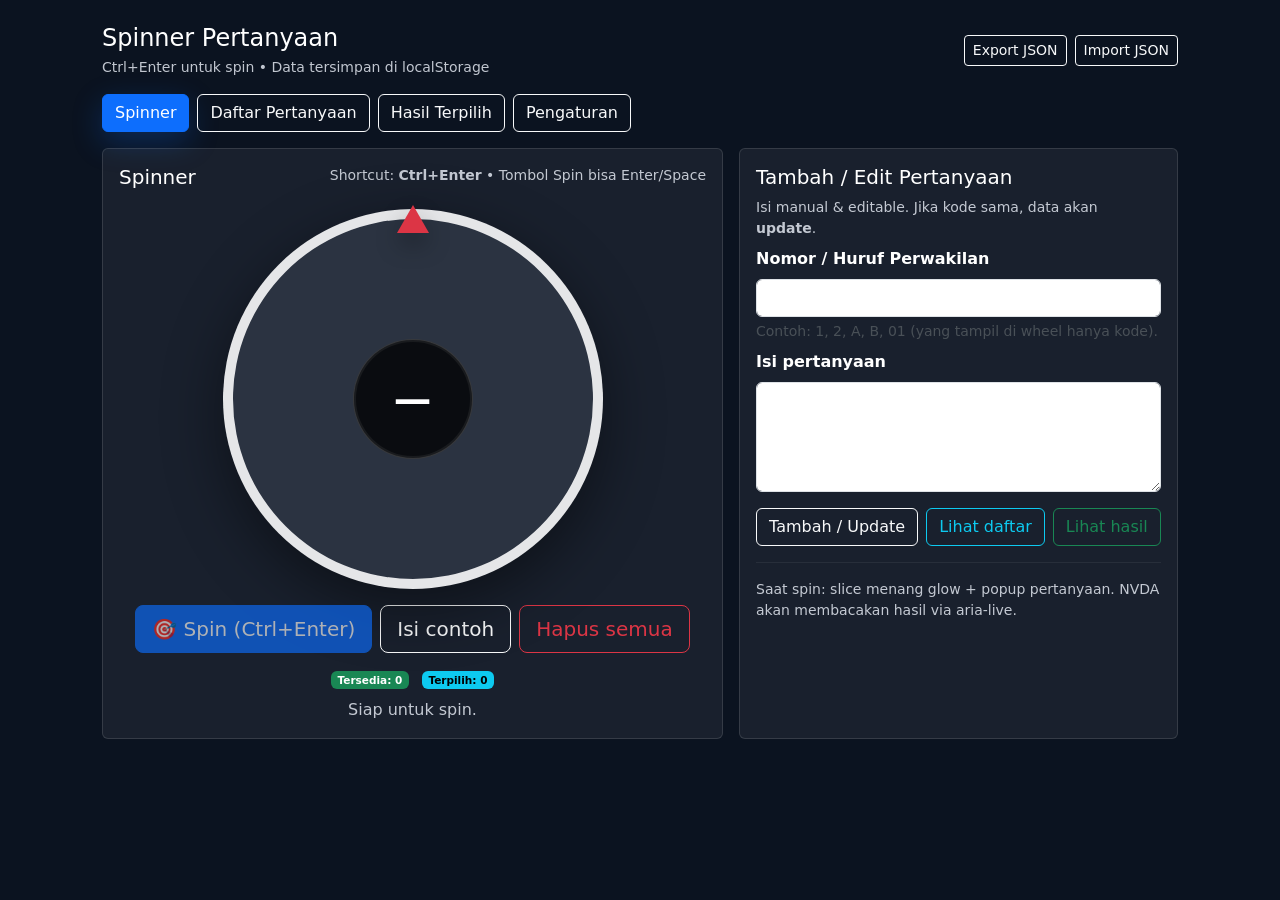
==== question-player/index.html @ 3a952abe "Update index.html keterangna decs" ====
<!doctype html>
<html lang="id">
<head>
  <meta charset="utf-8" />
  <meta name="viewport" content="width=device-width,initial-scale=1" />
  <title>Spinner Pertanyaan</title>

  <!-- Bootstrap 5 -->
  <link href="https://cdn.jsdelivr.net/npm/bootstrap@5.3.3/dist/css/bootstrap.min.css" rel="stylesheet">

  <style>
    :root{
      --wheel-size: clamp(240px, 70vw, 380px);
      --wheel-border: 10px;
      --pointer-color: #dc3545; /* bootstrap danger */
      --focus-ring: 0 0 0 .25rem rgba(13,110,253,.25);
    }

    body { background: #0b1320; color: #e9eef7; }
    .app-wrap { max-width: 1100px; }
    .card { background: rgba(255,255,255,.06); border: 1px solid rgba(255,255,255,.12); }
    .muted { color: rgba(233,238,247,.82); }

    /* Accessible skip */
    .skip-link{
      position:absolute; left:-999px; top:0; background:#fff; color:#000;
      padding:8px 10px; z-index:9999; border-radius:10px;
    }
    .skip-link:focus{ left:12px; top:12px; box-shadow: var(--focus-ring); }

    /* Nav buttons as "tabs" (simple, SR-friendly) */
    .navbtn[aria-current="page"]{
      background: #0d6efd !important;
      border-color: #0d6efd !important;
      color: #fff !important;
      box-shadow: 0 10px 30px rgba(13,110,253,.25);
    }

    /* Wheel */
    .wheel-wrap{
      width: var(--wheel-size);
      height: var(--wheel-size);
      position: relative;
      margin-inline: auto;
      touch-action: manipulation;
    }

    .wheel{
      width: 100%;
      height: 100%;
      border-radius: 50%;
      border: var(--wheel-border) solid rgba(255,255,255,.88);
      background: #2b3341;
      position: relative;
      overflow: hidden;
      transform: rotate(0deg);
      transition: transform 2200ms cubic-bezier(.17,.67,.27,1.33);
      box-shadow: 0 18px 60px rgba(0,0,0,.45);
      will-change: transform;
    }

    /* Winner glow overlay */
    .wheelGlow{
      position:absolute;
      inset: calc(var(--wheel-border) * -1);
      border-radius: 50%;
      pointer-events:none;
      opacity: 0;
      filter: blur(0px);
      transition: opacity 250ms ease;
      mix-blend-mode: screen;
      z-index: 2;
    }
    .wheelGlow.is-on{
      opacity: 1;
      animation: glowPulse 900ms ease-in-out 0s 2;
    }
    @keyframes glowPulse{
      0% { filter: blur(0px); transform: scale(1); }
      50% { filter: blur(1.7px); transform: scale(1.012); }
      100% { filter: blur(0px); transform: scale(1); }
    }

    .wheelCenter{
      width: clamp(84px, 24vw, 120px);
      height: clamp(84px, 24vw, 120px);
      background: rgba(0,0,0,.75);
      border: 1px solid rgba(255,255,255,.18);
      border-radius: 50%;
      position: absolute;
      inset: 50% auto auto 50%;
      transform: translate(-50%, -50%);
      display:grid;
      place-items:center;
      z-index: 4;
      box-shadow: inset 0 0 0 2px rgba(255,255,255,.06);
    }
    #ringValue{
      font-weight: 900;
      font-size: clamp(1.5rem, 6vw, 2.35rem);
      letter-spacing: 1px;
    }

    .pointer{
      position:absolute;
      top: calc(var(--wheel-border) * -0.35);
      left: 50%;
      transform: translateX(-50%);
      width: 0; height: 0;
      border-left: 16px solid transparent;
      border-right: 16px solid transparent;
      border-bottom: 28px solid var(--pointer-color);
      z-index: 6;
      filter: drop-shadow(0 10px 12px rgba(0,0,0,.35));
    }

    /* Reduced motion */
    @media (prefers-reduced-motion: reduce){
      .wheel { transition: none !important; }
      .wheelGlow.is-on{ animation: none !important; }
    }

    /* Focus visibility */
    :focus-visible{
      outline: none;
      box-shadow: var(--focus-ring);
      border-radius: 10px;
    }

    /* Dialog */
    dialog{
      border: 1px solid rgba(255,255,255,.25);
      border-radius: 14px;
      padding: 14px;
      width: min(760px, calc(100% - 22px));
      background: #0f1a2b;
      color: #e9eef7;
    }
    dialog::backdrop{ background: rgba(0,0,0,.55); }

    /* Color chips in list */
    .code-chip{
      display:inline-flex;
      align-items:center;
      justify-content:center;
      min-width: 46px;
      padding: 6px 10px;
      border-radius: 999px;
      font-weight: 800;
      color: #09111d;
      border: 1px solid rgba(255,255,255,.28);
      text-shadow: none;
      user-select:none;
    }

    .qrow{
      border: 1px solid rgba(255,255,255,.14);
      border-radius: 14px;
      padding: 10px 12px;
      background: rgba(255,255,255,.04);
    }
    .qrow:hover{ background: rgba(255,255,255,.06); }

    .sr-only{
      position:absolute !important; width:1px; height:1px;
      padding:0; margin:-1px; overflow:hidden; clip: rect(0,0,0,0);
      white-space:nowrap; border:0;
    }
  </style>
</head>

<body>
<a class="skip-link" href="#main">Lewati ke konten utama</a>

<div class="container py-4 app-wrap">
  <header class="d-flex flex-wrap align-items-center justify-content-between gap-2 mb-3">
    <div>
      <h1 class="h4 mb-1 text-white">Spinner Pertanyaan</h1>
      <div class="muted small">Ctrl+Enter untuk spin • Data tersimpan di localStorage</div>
    </div>
    <div class="d-flex gap-2">
      <button class="btn btn-outline-light btn-sm" id="btnExport" type="button">Export JSON</button>
      <button class="btn btn-outline-light btn-sm" id="btnImport" type="button">Import JSON</button>
      <input class="sr-only" id="fileImport" type="file" accept="application/json" />
    </div>
  </header>

  <!-- Live region for NVDA -->
  <div class="sr-only" aria-live="polite" aria-atomic="true" id="live"></div>

  <nav class="d-flex flex-wrap gap-2 mb-3" aria-label="Menu">
    <button type="button" class="btn btn-outline-light navbtn" data-view="spin" aria-current="page">Spinner</button>
    <button type="button" class="btn btn-outline-light navbtn" data-view="bank">Daftar Pertanyaan</button>
    <button type="button" class="btn btn-outline-light navbtn" data-view="hasil">Hasil Terpilih</button>
    <button type="button" class="btn btn-outline-light navbtn" data-view="set">Pengaturan</button>
  </nav>

  <main id="main">
    <!-- SPINNER VIEW -->
    <section data-view-section="spin">
      <div class="row g-3 align-items-stretch">
        <div class="col-12 col-lg-7">
          <div class="card p-3 h-100">
            <div class="d-flex flex-wrap align-items-start justify-content-between gap-2">
              <h2 class="h5 mb-1 text-white">Spinner</h2>
              <div class="small muted" id="spinHelp">
                Shortcut: <b>Ctrl+Enter</b> • Tombol Spin bisa Enter/Space
              </div>
            </div>

            <div class="mt-3 text-center" aria-describedby="spinHelp">
              <div class="wheel-wrap">
                <div class="pointer" aria-hidden="true"></div>

                <div id="wheel" class="wheel" role="img" aria-label="Wheel spinner berwarna. Kode terpilih akan ditampilkan di tengah.">
                  <div id="wheelGlow" class="wheelGlow" aria-hidden="true"></div>
                  <div class="wheelCenter" aria-hidden="true">
                    <span id="ringValue" class="text-white">—</span>
                  </div>
                </div>
              </div>

              <div class="mt-3 d-flex flex-column flex-sm-row justify-content-center gap-2">
                <button class="btn btn-primary btn-lg" id="btnSpin" type="button">
                  🎯 Spin <span class="d-none d-sm-inline">(Ctrl+Enter)</span>
                </button>
                <button class="btn btn-outline-light btn-lg" id="btnResetDemo" type="button">Isi contoh</button>
                <button class="btn btn-outline-danger btn-lg" id="btnClearAll" type="button">Hapus semua</button>
              </div>

              <div class="mt-3 small">
                <span class="badge text-bg-success me-2">Tersedia: <span id="countAvailable">0</span></span>
                <span class="badge text-bg-info">Terpilih: <span id="countPicked">0</span></span>
              </div>

              <div class="mt-2 muted" id="spinStatus">Siap untuk spin.</div>
            </div>
          </div>
        </div>

        <div class="col-12 col-lg-5">
          <div class="card p-3 h-100">
            <h2 class="h5 mb-2 text-white">Tambah / Edit Pertanyaan</h2>
            <p class="muted small mb-2">Isi manual & editable. Jika kode sama, data akan <b>update</b>.</p>

            <div class="mb-2">
              <label for="kode" class="form-label fw-semibold text-white">Nomor / Huruf Perwakilan</label>
              <input id="kode" class="form-control" type="text" maxlength="8" autocomplete="off"
                     aria-describedby="kodeHint" />
              <div class="form-text text-light-emphasis" id="kodeHint">
                Contoh: 1, 2, A, B, 01 (yang tampil di wheel hanya kode).
              </div>
            </div>

            <div class="mb-2">
              <label for="pertanyaan" class="form-label fw-semibold text-white">Isi pertanyaan</label>
              <textarea id="pertanyaan" class="form-control" rows="4"></textarea>
            </div>

            <div class="d-flex flex-wrap gap-2 mt-2">
              <button class="btn btn-outline-light" id="btnAdd" type="button">Tambah / Update</button>
              <button class="btn btn-outline-info" id="btnGoBank" type="button">Lihat daftar</button>
              <button class="btn btn-outline-success" id="btnGoHasil" type="button">Lihat hasil</button>
            </div>

            <hr class="border-light border-opacity-25 my-3">
            <div class="small muted">
              Saat spin: slice menang glow + popup pertanyaan. NVDA akan membacakan hasil via aria-live.
            </div>
          </div>
        </div>
      </div>
    </section>

    <!-- BANK VIEW -->
    <section data-view-section="bank" hidden>
      <div class="card p-3">
        <div class="d-flex flex-wrap align-items-center justify-content-between gap-2">
          <h2 class="h5 mb-0 text-white">Daftar Pertanyaan</h2>
          <div class="small muted">Disembunyikan saat spin jika pengaturan aktif.</div>
        </div>

        <div class="mt-3 muted" id="bankEmpty">Belum ada pertanyaan.</div>
        <div class="mt-3 d-grid gap-2" id="bankList"></div>
      </div>
    </section>

    <!-- HASIL VIEW -->
    <section data-view-section="hasil" hidden>
      <div class="card p-3">
        <div class="d-flex flex-wrap align-items-center justify-content-between gap-2">
          <h2 class="h5 mb-0 text-white">Hasil Terpilih</h2>
          <div class="small muted">Riwayat pertanyaan yang sudah keluar.</div>
        </div>

        <div class="mt-3 muted" id="hasilEmpty">Belum ada hasil.</div>
        <div class="mt-3 d-grid gap-2" id="hasilList"></div>
      </div>
    </section>

    <!-- SETTINGS VIEW -->
    <section data-view-section="set" hidden>
      <div class="card p-3">
        <h2 class="h5 text-white">Pengaturan</h2>

        <div class="form-check form-switch mt-2">
          <input class="form-check-input" type="checkbox" id="autoRemove">
          <label class="form-check-label" for="autoRemove">
            Pertanyaan yang terpilih hilang otomatis (default ON)
          </label>
        </div>
        <div class="muted small">Jika OFF, setelah popup muncul akan ada tombol “Remove dari daftar”.</div>

        <div class="form-check form-switch mt-3">
          <input class="form-check-input" type="checkbox" id="hideBankOnSpin" checked>
          <label class="form-check-label" for="hideBankOnSpin">
            Sembunyikan daftar pertanyaan saat spin
          </label>
        </div>

        <div class="form-check form-switch mt-3">
          <input class="form-check-input" type="checkbox" id="reduceAnim">
          <label class="form-check-label" for="reduceAnim">
            Kurangi animasi spin (ramah screen reader)
          </label>
        </div>

        <div class="form-check form-switch mt-3">
          <input class="form-check-input" type="checkbox" id="soundOn">
          <label class="form-check-label" for="soundOn">
            Efek suara spin (aksesibilitas: bisa dimatikan)
          </label>
        </div>
        <div class="muted small">
          Suara dibuat dengan Web Audio (tanpa file eksternal). Aktifkan lalu coba spin.
        </div>

        <hr class="border-light border-opacity-25 my-3">
        <div class="small muted">
          Tips NVDA: gunakan menu di atas untuk pindah tab, dan Ctrl+Enter untuk spin.
        </div>
      </div>
    </section>
  </main>
</div>

<!-- Dialog: Question -->
<dialog id="dlgQuestion" aria-labelledby="dlgTitle">
  <h2 id="dlgTitle" class="h5 mb-2">Pertanyaan terpilih</h2>
  <p class="mb-2"><b>Kode:</b> <span id="dlgCode">—</span></p>
  <p class="mb-1"><b>Pertanyaan:</b></p>
  <p id="dlgText" class="mb-3"></p>

  <div class="d-flex flex-wrap gap-2 justify-content-end">
    <button class="btn btn-primary" id="dlgOk" type="button">OK</button>
    <button class="btn btn-outline-danger" id="dlgRemove" type="button" hidden>Remove dari daftar</button>
  </div>
</dialog>

<!-- Dialog: Confirm -->
<dialog id="dlgConfirm" aria-labelledby="dlgConfirmTitle">
  <h2 id="dlgConfirmTitle" class="h5 mb-2">Konfirmasi</h2>
  <p id="dlgConfirmText" class="mb-3">—</p>
  <div class="d-flex flex-wrap gap-2 justify-content-end">
    <button class="btn btn-primary" id="confirmYes" type="button">Ya</button>
    <button class="btn btn-outline-light" id="confirmNo" type="button">Tidak</button>
  </div>
</dialog>

<script>
(() => {
  const LS_KEY = "spinner_qa_bootstrap_wheel_v2";

  const $ = (id) => document.getElementById(id);
  const live = $("live");

  // Elements
  const wheel = $("wheel");
  const wheelGlow = $("wheelGlow");
  const ringValue = $("ringValue");
  const spinStatus = $("spinStatus");
  const btnSpin = $("btnSpin");
  const btnAdd = $("btnAdd");
  const btnGoBank = $("btnGoBank");
  const btnGoHasil = $("btnGoHasil");
  const btnResetDemo = $("btnResetDemo");
  const btnClearAll = $("btnClearAll");

  const inpCode = $("kode");
  const inpText = $("pertanyaan");

  const countAvailable = $("countAvailable");
  const countPicked = $("countPicked");

  const bankList = $("bankList");
  const bankEmpty = $("bankEmpty");

  const hasilList = $("hasilList");
  const hasilEmpty = $("hasilEmpty");

  const dlgQuestion = $("dlgQuestion");
  const dlgCode = $("dlgCode");
  const dlgText = $("dlgText");
  const dlgOk = $("dlgOk");
  const dlgRemove = $("dlgRemove");

  const dlgConfirm = $("dlgConfirm");
  const dlgConfirmText = $("dlgConfirmText");
  const confirmYes = $("confirmYes");
  const confirmNo = $("confirmNo");

  const autoRemove = $("autoRemove");
  const hideBankOnSpin = $("hideBankOnSpin");
  const reduceAnim = $("reduceAnim");
  const soundOn = $("soundOn");

  const btnExport = $("btnExport");
  const btnImport = $("btnImport");
  const fileImport = $("fileImport");

  // State
  let state = {
    items: [],      // { id, code, text, removed }
    picked: [],     // { id, code, text, atISO }
    settings: {
      autoRemove: true,
      hideBankOnSpin: true,
      reduceAnim: false,
      soundOn: false
    }
  };

  let spinning = false;
  let lastFocusEl = null;

  // Audio (no external files)
  let audioCtx = null;
  function ensureAudio(){
    if (!audioCtx) audioCtx = new (window.AudioContext || window.webkitAudioContext)();
  }
  function beep(freq=440, duration=0.08, gain=0.05, type="sine"){
    if (!state.settings.soundOn) return;
    try{
      ensureAudio();
      const t0 = audioCtx.currentTime;
      const o = audioCtx.createOscillator();
      const g = audioCtx.createGain();
      o.type = type;
      o.frequency.setValueAtTime(freq, t0);
      g.gain.setValueAtTime(gain, t0);
      g.gain.exponentialRampToValueAtTime(0.0001, t0 + duration);
      o.connect(g); g.connect(audioCtx.destination);
      o.start(t0);
      o.stop(t0 + duration);
    }catch{}
  }
  function spinSound(){
    if (!state.settings.soundOn) return;
    const steps = 11;
    for (let i=0;i<steps;i++){
      setTimeout(() => beep(240 + i*55, 0.045, 0.03, "triangle"), i*55);
    }
  }
  function winSound(){
    beep(740, 0.10, 0.06, "sine");
    setTimeout(() => beep(980, 0.10, 0.05, "sine"), 110);
  }

  function announce(msg){
    live.textContent = "";
    setTimeout(() => { live.textContent = msg; }, 10);
  }

  function save(){
    localStorage.setItem(LS_KEY, JSON.stringify(state));
  }

  function load(){
    try{
      const raw = localStorage.getItem(LS_KEY);
      if (!raw) return;
      const parsed = JSON.parse(raw);
      if (parsed && typeof parsed === "object") state = parsed;
    }catch{}
  }

  function availableItems(){
    return state.items.filter(it => !it.removed);
  }

  function stableColor(i, total){
    const hue = (i * 360) / Math.max(1,total);
    return `hsl(${hue}, 78%, 55%)`;
  }

  function buildWheelGradient(items){
    if (!items.length) return { css: "#2b3341", colors: [] };
    const total = items.length;
    const angle = 360 / total;
    let parts = [];
    let colors = [];
    for (let i=0;i<total;i++){
      const start = i * angle;
      const end = start + angle;
      const c = stableColor(i,total);
      colors.push(c);
      parts.push(`${c} ${start}deg ${end}deg`);
    }
    const css = `conic-gradient(${parts.join(", ")})`;
    return { css, colors };
  }

  function buildGlowSlice(total, winnerIndex){
    if (!total) return "transparent";
    const angle = 360 / total;
    const start = winnerIndex * angle;
    const end = start + angle;
    return `conic-gradient(
      rgba(255,255,255,0) 0deg ${start}deg,
      rgba(255,255,255,.0) ${start}deg,
      rgba(255,255,255,.70) ${start + angle*0.10}deg,
      rgba(255,255,255,.95) ${start + angle*0.50}deg,
      rgba(255,255,255,.70) ${start + angle*0.90}deg,
      rgba(255,255,255,0) ${end}deg 360deg
    )`;
  }

  function renderCounts(){
    countAvailable.textContent = String(availableItems().length);
    countPicked.textContent = String(state.picked.length);
    btnSpin.disabled = availableItems().length === 0 || spinning;
  }

  function renderWheel(){
    const items = availableItems();
    const { css } = buildWheelGradient(items);
    wheel.style.background = css;
    wheelGlow.style.background = "transparent";
    wheelGlow.classList.remove("is-on");
  }

  function escapeHtml(s){
    return String(s).replace(/[&<>"']/g, m => ({ "&":"&amp;","<":"&lt;",">":"&gt;",'"':"&quot;","'":"&#039;" }[m]));
  }

  function renderBank(){
    const items = availableItems();
    bankList.innerHTML = "";
    bankEmpty.hidden = items.length !== 0;

    const { colors } = buildWheelGradient(items);

    items.forEach((it, idx) => {
      const row = document.createElement("div");
      row.className = "qrow d-flex flex-column flex-sm-row gap-2 align-items-start align-items-sm-center justify-content-between";

      const left = document.createElement("div");
      left.className = "d-flex gap-2 align-items-start";

      const chip = document.createElement("span");
      chip.className = "code-chip";
      chip.textContent = it.code;
      chip.style.background = colors[idx] || "hsl(200, 80%, 55%)";

      const text = document.createElement("div");
      text.innerHTML = `<div class="fw-semibold text-white">${escapeHtml(it.text)}</div>`;

      left.append(chip, text);

      const right = document.createElement("div");
      right.className = "d-flex flex-wrap gap-2";

      const editBtn = document.createElement("button");
      editBtn.type = "button";
      editBtn.className = "btn btn-outline-info btn-sm";
      editBtn.textContent = "Edit";
      editBtn.setAttribute("aria-label", `Edit pertanyaan kode ${it.code}`);

      const delBtn = document.createElement("button");
      delBtn.type = "button";
      delBtn.className = "btn btn-outline-danger btn-sm";
      delBtn.textContent = "Hapus";
      delBtn.setAttribute("aria-label", `Hapus pertanyaan kode ${it.code}`);

      editBtn.addEventListener("click", () => {
        inpCode.value = it.code;
        inpText.value = it.text;
        announce(`Mode edit untuk kode ${it.code}.`);
        goView("spin");
        inpCode.focus();
      });

      delBtn.addEventListener("click", () => confirmDialog(`Hapus pertanyaan ${it.code}?`, () => {
        it.removed = true;
        save();
        renderAll();
        announce(`Pertanyaan ${it.code} dihapus.`);
      }));

      right.append(editBtn, delBtn);
      row.append(left, right);
      bankList.append(row);
    });
  }

  function renderHasil(){
    hasilList.innerHTML = "";
    hasilEmpty.hidden = state.picked.length !== 0;

    [...state.picked].slice().reverse().forEach((p) => {
      const row = document.createElement("div");
      row.className = "qrow";

      const when = new Date(p.atISO).toLocaleString();
      row.innerHTML = `
        <div class="d-flex flex-wrap gap-2 align-items-center">
          <span class="badge text-bg-warning text-dark">Terpilih</span>
          <span class="fw-bold text-white">${escapeHtml(p.code)}</span>
          <span class="muted small">${escapeHtml(when)}</span>
        </div>
        <div class="mt-1 text-white">${escapeHtml(p.text)}</div>
      `;
      hasilList.append(row);
    });
  }

  function applySettingsUI(){
    state.settings = Object.assign(
      { autoRemove:true, hideBankOnSpin:true, reduceAnim:false, soundOn:false },
      state.settings || {}
    );
    autoRemove.checked = !!state.settings.autoRemove;
    hideBankOnSpin.checked = !!state.settings.hideBankOnSpin;
    reduceAnim.checked = !!state.settings.reduceAnim;
    soundOn.checked = !!state.settings.soundOn;
  }

  // Views
  function goView(name){
    document.querySelectorAll(".navbtn").forEach(btn => {
      btn.setAttribute("aria-current", btn.dataset.view === name ? "page" : "false");
    });
    document.querySelectorAll("[data-view-section]").forEach(sec => {
      sec.hidden = sec.dataset.viewSection !== name;
    });
  }

  document.querySelectorAll(".navbtn").forEach(btn => {
    btn.addEventListener("click", () => goView(btn.dataset.view));
  });
  btnGoBank.addEventListener("click", () => goView("bank"));
  btnGoHasil.addEventListener("click", () => goView("hasil"));

  // Settings listeners
  autoRemove.addEventListener("change", () => { state.settings.autoRemove = autoRemove.checked; save(); announce(`Auto remove ${autoRemove.checked ? "aktif" : "nonaktif"}.`); });
  hideBankOnSpin.addEventListener("change", () => { state.settings.hideBankOnSpin = hideBankOnSpin.checked; save(); announce(`Sembunyikan daftar saat spin ${hideBankOnSpin.checked ? "aktif" : "nonaktif"}.`); });
  reduceAnim.addEventListener("change", () => { state.settings.reduceAnim = reduceAnim.checked; save(); announce(`Kurangi animasi ${reduceAnim.checked ? "aktif" : "nonaktif"}.`); });
  soundOn.addEventListener("change", () => {
    state.settings.soundOn = soundOn.checked;
    save();
    if (state.settings.soundOn) { beep(520, 0.06, 0.04, "sine"); }
    announce(`Suara ${soundOn.checked ? "aktif" : "nonaktif"}.`);
  });

  // Add / Update
  btnAdd.addEventListener("click", () => {
    const code = inpCode.value.trim();
    const text = inpText.value.trim();
    if (!code){ announce("Kode wajib diisi."); inpCode.focus(); return; }
    if (!text){ announce("Pertanyaan wajib diisi."); inpText.focus(); return; }

    const existing = state.items.find(it => !it.removed && it.code.toLowerCase() === code.toLowerCase());
    if (existing){
      existing.code = code;
      existing.text = text;
      announce(`Pertanyaan kode ${code} diperbarui.`);
    } else {
      state.items.push({ id: crypto.randomUUID(), code, text, removed:false });
      announce(`Pertanyaan kode ${code} ditambahkan.`);
    }
    inpCode.value = "";
    inpText.value = "";
    save();
    renderAll();
    inpCode.focus();
  });

  btnResetDemo.addEventListener("click", () => {
    if (state.items.length){
      confirmDialog("Tambah data contoh tanpa menghapus data yang ada?", () => addDemo(false));
      return;
    }
    addDemo(true);
  });

  function addDemo(clearFirst){
    if (clearFirst){
      state.items = [];
      state.picked = [];
    }
    const demo = [
      ["1", "Sebutkan 1 hal yang kamu pelajari minggu ini."],
      ["2", "Apa tantangan terbesar kamu hari ini?"],
      ["3", "Jika bisa mengubah 1 proses kerja, apa itu?"],
      ["4", "Apa prioritas utama minggu depan?"],
      ["A", "Ceritakan 1 pencapaian kecil yang kamu banggakan."],
      ["B", "Apa satu hal yang ingin kamu tanyakan ke tim?"],
    ];
    for (const [c,t] of demo){
      state.items.push({ id: crypto.randomUUID(), code:c, text:t, removed:false });
    }
    save();
    renderAll();
    announce("Contoh data ditambahkan.");
  }

  btnClearAll.addEventListener("click", () => {
    confirmDialog("Hapus semua data pertanyaan dan hasil?", () => {
      state.items = [];
      state.picked = [];
      save();
      renderAll();
      ringValue.textContent = "—";
      wheel.style.transform = "rotate(0deg)";
      announce("Semua data dihapus.");
    });
  });

  // Confirm dialog helper
  function confirmDialog(text, onYes){
    dlgConfirmText.textContent = text;
    lastFocusEl = document.activeElement;
    dlgConfirm.showModal();

    const cleanup = () => {
      confirmYes.onclick = null;
      confirmNo.onclick = null;
    };

    confirmYes.onclick = () => {
      dlgConfirm.close();
      cleanup();
      onYes?.();
      restoreFocus();
    };
    confirmNo.onclick = () => {
      dlgConfirm.close();
      cleanup();
      restoreFocus();
    };
  }

  function restoreFocus(){
    (lastFocusEl && lastFocusEl.focus) ? lastFocusEl.focus() : btnSpin.focus();
  }

  // Spin logic
  async function doSpin(){
    if (spinning) return;
    const items = availableItems();
    if (!items.length){
      announce("Tidak ada pertanyaan tersedia.");
      return;
    }

    spinning = true;
    btnSpin.disabled = true;
    lastFocusEl = document.activeElement;

    // Hide bank during spin (optional)
    const bankSec = document.querySelector('[data-view-section="bank"]');
    const shouldHide = !!state.settings.hideBankOnSpin;
    if (shouldHide){
      bankSec.setAttribute("aria-hidden", "true");
      try { bankSec.inert = true; } catch {}
    }

    spinStatus.textContent = "Sedang spin…";

    // Winner selection
    const winnerIndex = Math.floor(Math.random() * items.length);
    const winner = items[winnerIndex];

    // Rotation: align winner slice center to top pointer
    const total = items.length;
    const slice = 360 / total;
    const winnerCenter = (winnerIndex * slice) + (slice / 2);
    const toTop = 270 - winnerCenter;

    const prefersReduced = window.matchMedia("(prefers-reduced-motion: reduce)").matches;
    const extra = (state.settings.reduceAnim || prefersReduced) ? 0 : (360 * (4 + Math.floor(Math.random()*2)));
    const target = extra + toTop;

    // Sound + center shuffle
    spinSound();

    if (!state.settings.reduceAnim && !prefersReduced){
      const steps = 12;
      for (let i=0;i<steps;i++){
        const it = items[Math.floor(Math.random()*items.length)];
        ringValue.textContent = it.code;
        await wait(70 + i*10);
      }
    }

    wheelGlow.classList.remove("is-on");
    wheel.style.transform = `rotate(${target}deg)`;

    const duration = (state.settings.reduceAnim || prefersReduced) ? 220 : 2200;

    setTimeout(() => {
      ringValue.textContent = winner.code;
      spinStatus.textContent = `Terpilih: ${winner.code}`;
      announce(`Hasil spin: ${winner.code}. Popup pertanyaan terbuka.`);
      winSound();

      // Glow highlight
      wheelGlow.style.background = buildGlowSlice(total, winnerIndex);
      wheelGlow.classList.add("is-on");

      // Save result
      state.picked.push({ id: winner.id, code: winner.code, text: winner.text, atISO: new Date().toISOString() });

      if (state.settings.autoRemove){
        const it = state.items.find(x => x.id === winner.id);
        if (it) it.removed = true;
      }

      save();
      renderAll();

      // Show question dialog
      showQuestionDialog(winner);

      // restore bank
      if (shouldHide){
        bankSec.removeAttribute("aria-hidden");
        try { bankSec.inert = false; } catch {}
      }

      spinning = false;
      renderCounts();
    }, duration);
  }

  function showQuestionDialog(item){
    dlgCode.textContent = item.code;
    dlgText.textContent = item.text;

    dlgRemove.hidden = !!state.settings.autoRemove;

    dlgQuestion.showModal();
    setTimeout(() => dlgOk.focus(), 0);

    dlgOk.onclick = () => {
      dlgQuestion.close();
      btnSpin.focus();
    };

    dlgRemove.onclick = () => {
      const it = state.items.find(x => x.id === item.id);
      if (it) it.removed = true;
      save();
      renderAll();
      announce(`Pertanyaan ${item.code} dihapus dari daftar.`);
      dlgQuestion.close();
      btnSpin.focus();
    };
  }

  function wait(ms){ return new Promise(r => setTimeout(r, ms)); }

  // Ctrl+Enter shortcut
  document.addEventListener("keydown", (e) => {
    if (e.ctrlKey && e.key === "Enter"){
      e.preventDefault();
      doSpin();
    }
  });
  btnSpin.addEventListener("click", doSpin);

  // Export / Import JSON
  btnExport.addEventListener("click", () => {
    const blob = new Blob([JSON.stringify(state, null, 2)], { type: "application/json" });
    const a = document.createElement("a");
    a.href = URL.createObjectURL(blob);
    a.download = "spinner-pertanyaan.json";
    a.click();
    URL.revokeObjectURL(a.href);
    announce("Export JSON dibuat.");
  });

  btnImport.addEventListener("click", () => fileImport.click());
  fileImport.addEventListener("change", async () => {
    const f = fileImport.files && fileImport.files[0];
    if (!f) return;
    try{
      const txt = await f.text();
      const parsed = JSON.parse(txt);
      if (!parsed || typeof parsed === "object" && (!Array.isArray(parsed.items) || !Array.isArray(parsed.picked) || !parsed.settings)) {
        // fall through to error
      }
      if (!parsed || typeof parsed !== "object") throw new Error("format");
      if (!Array.isArray(parsed.items) || !Array.isArray(parsed.picked) || !parsed.settings) throw new Error("format");
      state = parsed;
      save();
      renderAll();
      announce("Import berhasil.");
    }catch{
      announce("Import gagal. Pastikan file JSON valid.");
    }finally{
      fileImport.value = "";
    }
  });

  function renderAll(){
    applySettingsUI();
    renderCounts();
    renderWheel();
    renderBank();
    renderHasil();
  }

  // Init
  load();
  applySettingsUI();
  renderAll();
})();
</script>

</body>
</html>
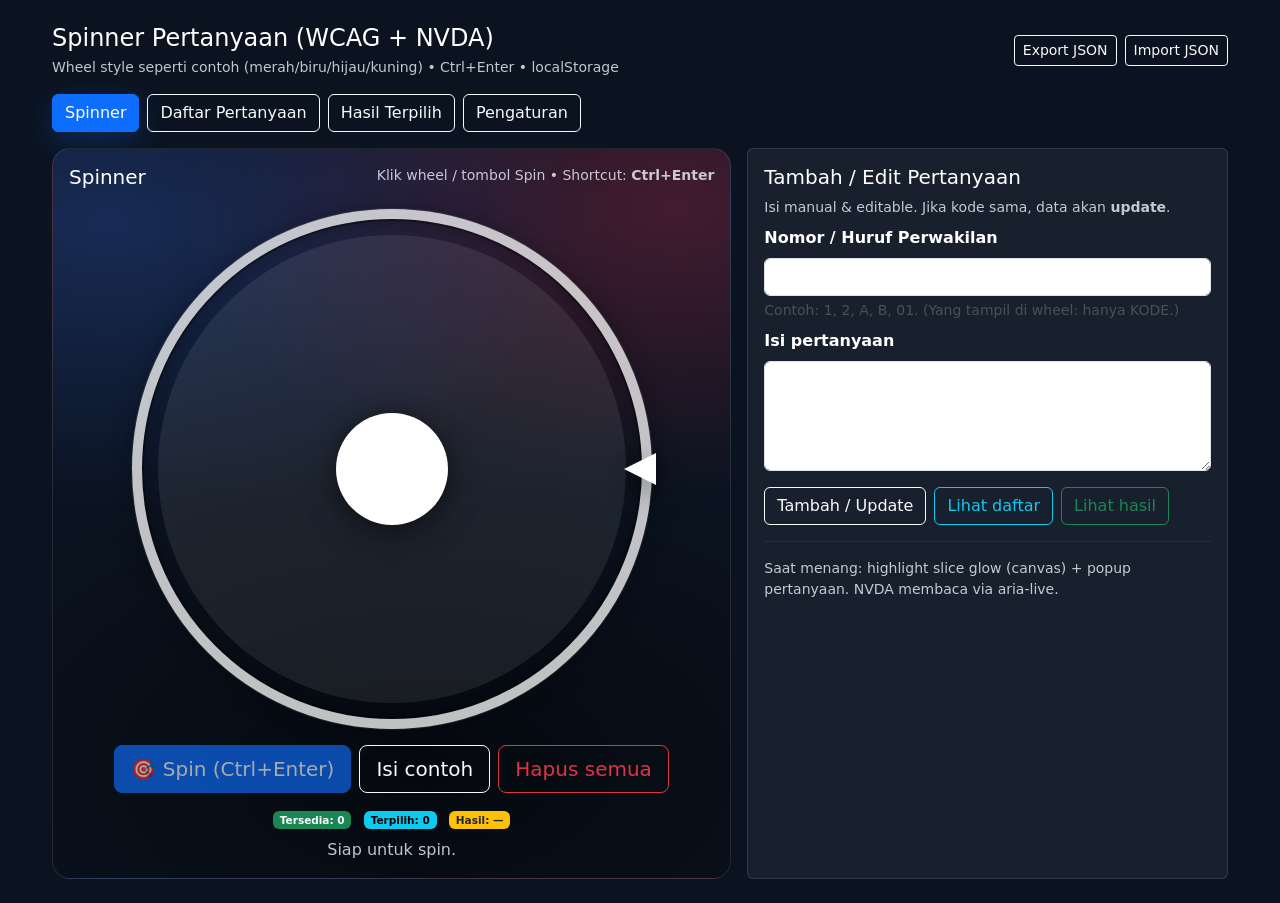
==== commit 5406a587: "Update index.html v2" ====
--- a/question-player/index.html
+++ b/question-player/index.html
@@ -3,32 +3,27 @@
 <head>
   <meta charset="utf-8" />
   <meta name="viewport" content="width=device-width,initial-scale=1" />
-  <title>Spinner Pertanyaan</title>
+  <title>Spinner Pertanyaan (WCAG + NVDA) — Style Wheel (Merah/Biru/Hijau/Kuning)</title>
 
   <!-- Bootstrap 5 -->
   <link href="https://cdn.jsdelivr.net/npm/bootstrap@5.3.3/dist/css/bootstrap.min.css" rel="stylesheet">
 
   <style>
     :root{
-      --wheel-size: clamp(240px, 70vw, 380px);
-      --wheel-border: 10px;
-      --pointer-color: #dc3545; /* bootstrap danger */
+      --wheel-size: clamp(260px, 82vw, 520px);
       --focus-ring: 0 0 0 .25rem rgba(13,110,253,.25);
     }
-
     body { background: #0b1320; color: #e9eef7; }
-    .app-wrap { max-width: 1100px; }
+    .app-wrap { max-width: 1200px; }
     .card { background: rgba(255,255,255,.06); border: 1px solid rgba(255,255,255,.12); }
     .muted { color: rgba(233,238,247,.82); }
 
-    /* Accessible skip */
     .skip-link{
       position:absolute; left:-999px; top:0; background:#fff; color:#000;
       padding:8px 10px; z-index:9999; border-radius:10px;
     }
     .skip-link:focus{ left:12px; top:12px; box-shadow: var(--focus-ring); }
 
-    /* Nav buttons as "tabs" (simple, SR-friendly) */
     .navbtn[aria-current="page"]{
       background: #0d6efd !important;
       border-color: #0d6efd !important;
@@ -36,95 +31,91 @@
       box-shadow: 0 10px 30px rgba(13,110,253,.25);
     }
 
-    /* Wheel */
-    .wheel-wrap{
+    :focus-visible{ outline: none; box-shadow: var(--focus-ring); border-radius: 12px; }
+
+    /* Stage background like your screenshot (soft dark gradient) */
+    .stageBg{
+      background:
+        radial-gradient(900px 520px at 8% 10%, rgba(41, 72, 150,.45), rgba(0,0,0,0) 55%),
+        radial-gradient(900px 520px at 92% 8%, rgba(150, 41, 72,.40), rgba(0,0,0,0) 55%),
+        radial-gradient(900px 520px at 55% 85%, rgba(0, 0, 0,.55), rgba(0,0,0,0) 60%),
+        #0b1320;
+      border-radius: 18px;
+      border: 1px solid rgba(255,255,255,.10);
+    }
+
+    /* Wheel container (drop-shadow like the image) */
+    .wheelStage{
       width: var(--wheel-size);
-      height: var(--wheel-size);
+      aspect-ratio: 1 / 1;
+      margin-inline: auto;
       position: relative;
-      margin-inline: auto;
+      filter: drop-shadow(0 0 10px rgba(0,0,0,.55));
       touch-action: manipulation;
-    }
-
-    .wheel{
+      user-select:none;
+    }
+
+    canvas#wheelCanvas{
       width: 100%;
       height: 100%;
-      border-radius: 50%;
-      border: var(--wheel-border) solid rgba(255,255,255,.88);
-      background: #2b3341;
-      position: relative;
-      overflow: hidden;
-      transform: rotate(0deg);
-      transition: transform 2200ms cubic-bezier(.17,.67,.27,1.33);
-      box-shadow: 0 18px 60px rgba(0,0,0,.45);
-      will-change: transform;
-    }
-
-    /* Winner glow overlay */
-    .wheelGlow{
+      border-radius: 9999px;
+      display:block;
+    }
+
+    /* Outer rim like image: thick with subtle highlight */
+    .wheelRim{
+      position:absolute; inset: 0;
+      border-radius: 9999px;
+      border: 10px solid rgba(255,255,255,.75);
+      box-shadow:
+        inset 0 0 0 2px rgba(0,0,0,.35),
+        0 0 0 1px rgba(255,255,255,.08);
+      pointer-events:none;
+    }
+
+    /* White center circle like image */
+    .wheelHub{
       position:absolute;
-      inset: calc(var(--wheel-border) * -1);
-      border-radius: 50%;
+      inset: 50% auto auto 50%;
+      transform: translate(-50%,-50%);
+      width: clamp(78px, 20vw, 112px);
+      height: clamp(78px, 20vw, 112px);
+      border-radius: 9999px;
+      background: #fff;
+      box-shadow: 0 10px 30px rgba(0,0,0,.35);
+      z-index: 6;
       pointer-events:none;
-      opacity: 0;
-      filter: blur(0px);
-      transition: opacity 250ms ease;
-      mix-blend-mode: screen;
-      z-index: 2;
-    }
-    .wheelGlow.is-on{
-      opacity: 1;
-      animation: glowPulse 900ms ease-in-out 0s 2;
-    }
-    @keyframes glowPulse{
-      0% { filter: blur(0px); transform: scale(1); }
-      50% { filter: blur(1.7px); transform: scale(1.012); }
-      100% { filter: blur(0px); transform: scale(1); }
-    }
-
-    .wheelCenter{
-      width: clamp(84px, 24vw, 120px);
-      height: clamp(84px, 24vw, 120px);
-      background: rgba(0,0,0,.75);
-      border: 1px solid rgba(255,255,255,.18);
-      border-radius: 50%;
-      position: absolute;
+    }
+
+    /* Pointer on RIGHT like your screenshot */
+    .pointerLeft{
+      position:absolute;
+      top: 50%;
+      right: -4px;
+      transform: translate(0, -50%);
+      width: 0; height: 0;
+      border-top: 16px solid transparent;
+      border-bottom: 16px solid transparent;
+      border-right: 32px solid #ffffff;/* white pointer */
+      z-index: 7;
+      filter: drop-shadow(0 10px 12px rgba(0,0,0,.35));
+      pointer-events:none;
+    }
+
+    /* Center overlay button for accessibility */
+    .centerOverlay{
+      position:absolute;
       inset: 50% auto auto 50%;
-      transform: translate(-50%, -50%);
+      transform: translate(-50%,-50%);
+      width: clamp(160px, 42vw, 240px);
+      height: clamp(160px, 42vw, 240px);
+      border-radius: 9999px;
+      background: transparent;
+      border: 0;
+      z-index: 8;
       display:grid;
       place-items:center;
-      z-index: 4;
-      box-shadow: inset 0 0 0 2px rgba(255,255,255,.06);
-    }
-    #ringValue{
-      font-weight: 900;
-      font-size: clamp(1.5rem, 6vw, 2.35rem);
-      letter-spacing: 1px;
-    }
-
-    .pointer{
-      position:absolute;
-      top: calc(var(--wheel-border) * -0.35);
-      left: 50%;
-      transform: translateX(-50%);
-      width: 0; height: 0;
-      border-left: 16px solid transparent;
-      border-right: 16px solid transparent;
-      border-bottom: 28px solid var(--pointer-color);
-      z-index: 6;
-      filter: drop-shadow(0 10px 12px rgba(0,0,0,.35));
-    }
-
-    /* Reduced motion */
-    @media (prefers-reduced-motion: reduce){
-      .wheel { transition: none !important; }
-      .wheelGlow.is-on{ animation: none !important; }
-    }
-
-    /* Focus visibility */
-    :focus-visible{
-      outline: none;
-      box-shadow: var(--focus-ring);
-      border-radius: 10px;
+      color: transparent;
     }
 
     /* Dialog */
@@ -138,7 +129,14 @@
     }
     dialog::backdrop{ background: rgba(0,0,0,.55); }
 
-    /* Color chips in list */
+    .qrow{
+      border: 1px solid rgba(255,255,255,.14);
+      border-radius: 14px;
+      padding: 10px 12px;
+      background: rgba(255,255,255,.04);
+    }
+    .qrow:hover{ background: rgba(255,255,255,.06); }
+
     .code-chip{
       display:inline-flex;
       align-items:center;
@@ -146,20 +144,11 @@
       min-width: 46px;
       padding: 6px 10px;
       border-radius: 999px;
-      font-weight: 800;
-      color: #09111d;
-      border: 1px solid rgba(255,255,255,.28);
-      text-shadow: none;
+      font-weight: 900;
+      color: rgba(0,0,0,.85);
+      border: 1px solid rgba(255,255,255,.25);
       user-select:none;
     }
-
-    .qrow{
-      border: 1px solid rgba(255,255,255,.14);
-      border-radius: 14px;
-      padding: 10px 12px;
-      background: rgba(255,255,255,.04);
-    }
-    .qrow:hover{ background: rgba(255,255,255,.06); }
 
     .sr-only{
       position:absolute !important; width:1px; height:1px;
@@ -175,8 +164,8 @@
 <div class="container py-4 app-wrap">
   <header class="d-flex flex-wrap align-items-center justify-content-between gap-2 mb-3">
     <div>
-      <h1 class="h4 mb-1 text-white">Spinner Pertanyaan</h1>
-      <div class="muted small">Ctrl+Enter untuk spin • Data tersimpan di localStorage</div>
+      <h1 class="h4 mb-1 text-white">Spinner Pertanyaan (WCAG + NVDA)</h1>
+      <div class="muted small">Wheel style seperti contoh (merah/biru/hijau/kuning) • Ctrl+Enter • localStorage</div>
     </div>
     <div class="d-flex gap-2">
       <button class="btn btn-outline-light btn-sm" id="btnExport" type="button">Export JSON</button>
@@ -185,7 +174,6 @@
     </div>
   </header>
 
-  <!-- Live region for NVDA -->
   <div class="sr-only" aria-live="polite" aria-atomic="true" id="live"></div>
 
   <nav class="d-flex flex-wrap gap-2 mb-3" aria-label="Menu">
@@ -196,34 +184,30 @@
   </nav>
 
   <main id="main">
-    <!-- SPINNER VIEW -->
     <section data-view-section="spin">
       <div class="row g-3 align-items-stretch">
         <div class="col-12 col-lg-7">
-          <div class="card p-3 h-100">
+          <div class="card p-3 h-100 stageBg">
             <div class="d-flex flex-wrap align-items-start justify-content-between gap-2">
               <h2 class="h5 mb-1 text-white">Spinner</h2>
               <div class="small muted" id="spinHelp">
-                Shortcut: <b>Ctrl+Enter</b> • Tombol Spin bisa Enter/Space
+                Klik wheel / tombol Spin • Shortcut: <b>Ctrl+Enter</b>
               </div>
             </div>
 
             <div class="mt-3 text-center" aria-describedby="spinHelp">
-              <div class="wheel-wrap">
-                <div class="pointer" aria-hidden="true"></div>
-
-                <div id="wheel" class="wheel" role="img" aria-label="Wheel spinner berwarna. Kode terpilih akan ditampilkan di tengah.">
-                  <div id="wheelGlow" class="wheelGlow" aria-hidden="true"></div>
-                  <div class="wheelCenter" aria-hidden="true">
-                    <span id="ringValue" class="text-white">—</span>
-                  </div>
-                </div>
+              <div class="wheelStage">
+                <div class="pointerLeft" aria-hidden="true"></div>
+
+                <canvas id="wheelCanvas" width="700" height="700" aria-label="Wheel spinner. Klik untuk spin, atau tekan Ctrl+Enter."></canvas>
+                <div class="wheelRim" aria-hidden="true"></div>
+                <div class="wheelHub" aria-hidden="true"></div>
+
+                <button id="centerSpin" class="centerOverlay" type="button" aria-label="Spin (Ctrl+Enter)"></button>
               </div>
 
               <div class="mt-3 d-flex flex-column flex-sm-row justify-content-center gap-2">
-                <button class="btn btn-primary btn-lg" id="btnSpin" type="button">
-                  🎯 Spin <span class="d-none d-sm-inline">(Ctrl+Enter)</span>
-                </button>
+                <button class="btn btn-primary btn-lg" id="btnSpin" type="button">🎯 Spin (Ctrl+Enter)</button>
                 <button class="btn btn-outline-light btn-lg" id="btnResetDemo" type="button">Isi contoh</button>
                 <button class="btn btn-outline-danger btn-lg" id="btnClearAll" type="button">Hapus semua</button>
               </div>
@@ -231,6 +215,7 @@
               <div class="mt-3 small">
                 <span class="badge text-bg-success me-2">Tersedia: <span id="countAvailable">0</span></span>
                 <span class="badge text-bg-info">Terpilih: <span id="countPicked">0</span></span>
+                <span class="badge text-bg-warning text-dark ms-2">Hasil: <span id="ringValue">—</span></span>
               </div>
 
               <div class="mt-2 muted" id="spinStatus">Siap untuk spin.</div>
@@ -248,7 +233,7 @@
               <input id="kode" class="form-control" type="text" maxlength="8" autocomplete="off"
                      aria-describedby="kodeHint" />
               <div class="form-text text-light-emphasis" id="kodeHint">
-                Contoh: 1, 2, A, B, 01 (yang tampil di wheel hanya kode).
+                Contoh: 1, 2, A, B, 01. (Yang tampil di wheel: hanya KODE.)
               </div>
             </div>
 
@@ -265,19 +250,18 @@
 
             <hr class="border-light border-opacity-25 my-3">
             <div class="small muted">
-              Saat spin: slice menang glow + popup pertanyaan. NVDA akan membacakan hasil via aria-live.
+              Saat menang: highlight slice glow (canvas) + popup pertanyaan. NVDA membaca via aria-live.
             </div>
           </div>
         </div>
       </div>
     </section>
 
-    <!-- BANK VIEW -->
     <section data-view-section="bank" hidden>
       <div class="card p-3">
         <div class="d-flex flex-wrap align-items-center justify-content-between gap-2">
           <h2 class="h5 mb-0 text-white">Daftar Pertanyaan</h2>
-          <div class="small muted">Disembunyikan saat spin jika pengaturan aktif.</div>
+          <div class="small muted">Bisa disembunyikan saat spin (pengaturan).</div>
         </div>
 
         <div class="mt-3 muted" id="bankEmpty">Belum ada pertanyaan.</div>
@@ -285,7 +269,6 @@
       </div>
     </section>
 
-    <!-- HASIL VIEW -->
     <section data-view-section="hasil" hidden>
       <div class="card p-3">
         <div class="d-flex flex-wrap align-items-center justify-content-between gap-2">
@@ -298,7 +281,6 @@
       </div>
     </section>
 
-    <!-- SETTINGS VIEW -->
     <section data-view-section="set" hidden>
       <div class="card p-3">
         <h2 class="h5 text-white">Pengaturan</h2>
@@ -309,7 +291,7 @@
             Pertanyaan yang terpilih hilang otomatis (default ON)
           </label>
         </div>
-        <div class="muted small">Jika OFF, setelah popup muncul akan ada tombol “Remove dari daftar”.</div>
+        <div class="muted small">Jika OFF, popup punya tombol “Remove dari daftar”.</div>
 
         <div class="form-check form-switch mt-3">
           <input class="form-check-input" type="checkbox" id="hideBankOnSpin" checked>
@@ -328,23 +310,15 @@
         <div class="form-check form-switch mt-3">
           <input class="form-check-input" type="checkbox" id="soundOn">
           <label class="form-check-label" for="soundOn">
-            Efek suara spin (aksesibilitas: bisa dimatikan)
+            Efek suara spin (toggle aksesibilitas)
           </label>
         </div>
-        <div class="muted small">
-          Suara dibuat dengan Web Audio (tanpa file eksternal). Aktifkan lalu coba spin.
-        </div>
-
-        <hr class="border-light border-opacity-25 my-3">
-        <div class="small muted">
-          Tips NVDA: gunakan menu di atas untuk pindah tab, dan Ctrl+Enter untuk spin.
-        </div>
+        <div class="muted small">Suara dibuat dengan Web Audio (tanpa file eksternal).</div>
       </div>
     </section>
   </main>
 </div>
 
-<!-- Dialog: Question -->
 <dialog id="dlgQuestion" aria-labelledby="dlgTitle">
   <h2 id="dlgTitle" class="h5 mb-2">Pertanyaan terpilih</h2>
   <p class="mb-2"><b>Kode:</b> <span id="dlgCode">—</span></p>
@@ -357,7 +331,6 @@
   </div>
 </dialog>
 
-<!-- Dialog: Confirm -->
 <dialog id="dlgConfirm" aria-labelledby="dlgConfirmTitle">
   <h2 id="dlgConfirmTitle" class="h5 mb-2">Konfirmasi</h2>
   <p id="dlgConfirmText" class="mb-3">—</p>
@@ -369,17 +342,17 @@
 
 <script>
 (() => {
-  const LS_KEY = "spinner_qa_bootstrap_wheel_v2";
-
+  const LS_KEY = "spinner_qa_style_like_image_v1";
   const $ = (id) => document.getElementById(id);
+
   const live = $("live");
-
-  // Elements
-  const wheel = $("wheel");
-  const wheelGlow = $("wheelGlow");
+  const canvas = $("wheelCanvas");
+  const ctx = canvas.getContext("2d");
+
   const ringValue = $("ringValue");
   const spinStatus = $("spinStatus");
   const btnSpin = $("btnSpin");
+  const centerSpin = $("centerSpin");
   const btnAdd = $("btnAdd");
   const btnGoBank = $("btnGoBank");
   const btnGoHasil = $("btnGoHasil");
@@ -394,7 +367,6 @@
 
   const bankList = $("bankList");
   const bankEmpty = $("bankEmpty");
-
   const hasilList = $("hasilList");
   const hasilEmpty = $("hasilEmpty");
 
@@ -418,10 +390,9 @@
   const btnImport = $("btnImport");
   const fileImport = $("fileImport");
 
-  // State
   let state = {
-    items: [],      // { id, code, text, removed }
-    picked: [],     // { id, code, text, atISO }
+    items: [],
+    picked: [],
     settings: {
       autoRemove: true,
       hideBankOnSpin: true,
@@ -430,10 +401,25 @@
     }
   };
 
-  let spinning = false;
-  let lastFocusEl = null;
-
-  // Audio (no external files)
+  const SLICE_COLORS = ["#d7192a", "#2b66d9", "#18a84a", "#f3c11b"]; // red, blue, green, yellow
+  function colorForIndex(i){ return SLICE_COLORS[i % SLICE_COLORS.length]; }
+  function textColorForFill(hex){
+    if (hex === "#f3c11b" || hex === "#18a84a") return "rgba(0,0,0,.80)";
+    return "rgba(255,255,255,.92)";
+  }
+
+  function cryptoInt(n){
+    if (n <= 1) return 0;
+    const buf = new Uint32Array(1);
+    const max = 0xFFFFFFFF;
+    const limit = max - (max % n);
+    while (true){
+      crypto.getRandomValues(buf);
+      const x = buf[0];
+      if (x < limit) return x % n;
+    }
+  }
+
   let audioCtx = null;
   function ensureAudio(){
     if (!audioCtx) audioCtx = new (window.AudioContext || window.webkitAudioContext)();
@@ -456,9 +442,9 @@
   }
   function spinSound(){
     if (!state.settings.soundOn) return;
-    const steps = 11;
+    const steps = 12;
     for (let i=0;i<steps;i++){
-      setTimeout(() => beep(240 + i*55, 0.045, 0.03, "triangle"), i*55);
+      setTimeout(() => beep(220 + i*55, 0.045, 0.03, "triangle"), i*55);
     }
   }
   function winSound(){
@@ -471,10 +457,7 @@
     setTimeout(() => { live.textContent = msg; }, 10);
   }
 
-  function save(){
-    localStorage.setItem(LS_KEY, JSON.stringify(state));
-  }
-
+  function save(){ localStorage.setItem(LS_KEY, JSON.stringify(state)); }
   function load(){
     try{
       const raw = localStorage.getItem(LS_KEY);
@@ -483,60 +466,122 @@
       if (parsed && typeof parsed === "object") state = parsed;
     }catch{}
   }
-
-  function availableItems(){
-    return state.items.filter(it => !it.removed);
-  }
-
-  function stableColor(i, total){
-    const hue = (i * 360) / Math.max(1,total);
-    return `hsl(${hue}, 78%, 55%)`;
-  }
-
-  function buildWheelGradient(items){
-    if (!items.length) return { css: "#2b3341", colors: [] };
-    const total = items.length;
-    const angle = 360 / total;
-    let parts = [];
-    let colors = [];
-    for (let i=0;i<total;i++){
-      const start = i * angle;
-      const end = start + angle;
-      const c = stableColor(i,total);
-      colors.push(c);
-      parts.push(`${c} ${start}deg ${end}deg`);
-    }
-    const css = `conic-gradient(${parts.join(", ")})`;
-    return { css, colors };
-  }
-
-  function buildGlowSlice(total, winnerIndex){
-    if (!total) return "transparent";
-    const angle = 360 / total;
-    const start = winnerIndex * angle;
-    const end = start + angle;
-    return `conic-gradient(
-      rgba(255,255,255,0) 0deg ${start}deg,
-      rgba(255,255,255,.0) ${start}deg,
-      rgba(255,255,255,.70) ${start + angle*0.10}deg,
-      rgba(255,255,255,.95) ${start + angle*0.50}deg,
-      rgba(255,255,255,.70) ${start + angle*0.90}deg,
-      rgba(255,255,255,0) ${end}deg 360deg
-    )`;
-  }
+  function availableItems(){ return state.items.filter(it => !it.removed); }
+
+  function applySettingsUI(){
+    state.settings = Object.assign({autoRemove:true, hideBankOnSpin:true, reduceAnim:false, soundOn:false}, state.settings||{});
+    autoRemove.checked = !!state.settings.autoRemove;
+    hideBankOnSpin.checked = !!state.settings.hideBankOnSpin;
+    reduceAnim.checked = !!state.settings.reduceAnim;
+    soundOn.checked = !!state.settings.soundOn;
+  }
+
+  function goView(name){
+    document.querySelectorAll(".navbtn").forEach(btn => {
+      btn.setAttribute("aria-current", btn.dataset.view === name ? "page" : "false");
+    });
+    document.querySelectorAll("[data-view-section]").forEach(sec => {
+      sec.hidden = sec.dataset.viewSection !== name;
+    });
+  }
+  document.querySelectorAll(".navbtn").forEach(btn => btn.addEventListener("click", () => goView(btn.dataset.view)));
+  btnGoBank.addEventListener("click", () => goView("bank"));
+  btnGoHasil.addEventListener("click", () => goView("hasil"));
+
+  autoRemove.addEventListener("change", () => { state.settings.autoRemove = autoRemove.checked; save(); announce(`Auto remove ${autoRemove.checked ? "aktif" : "nonaktif"}.`); });
+  hideBankOnSpin.addEventListener("change", () => { state.settings.hideBankOnSpin = hideBankOnSpin.checked; save(); announce(`Sembunyikan daftar saat spin ${hideBankOnSpin.checked ? "aktif" : "nonaktif"}.`); });
+  reduceAnim.addEventListener("change", () => { state.settings.reduceAnim = reduceAnim.checked; save(); announce(`Kurangi animasi ${reduceAnim.checked ? "aktif" : "nonaktif"}.`); });
+  soundOn.addEventListener("change", () => {
+    state.settings.soundOn = soundOn.checked;
+    save();
+    if (state.settings.soundOn) beep(520, 0.06, 0.04, "sine");
+    announce(`Suara ${soundOn.checked ? "aktif" : "nonaktif"}.`);
+  });
+
+  btnAdd.addEventListener("click", () => {
+    const code = inpCode.value.trim();
+    const text = inpText.value.trim();
+    if (!code){ announce("Kode wajib diisi."); inpCode.focus(); return; }
+    if (!text){ announce("Pertanyaan wajib diisi."); inpText.focus(); return; }
+
+    const existing = state.items.find(it => !it.removed && it.code.toLowerCase() === code.toLowerCase());
+    if (existing){
+      existing.code = code; existing.text = text;
+      announce(`Pertanyaan kode ${code} diperbarui.`);
+    } else {
+      state.items.push({ id: crypto.randomUUID(), code, text, removed:false });
+      announce(`Pertanyaan kode ${code} ditambahkan.`);
+    }
+    inpCode.value = ""; inpText.value = "";
+    save(); renderAll(); inpCode.focus();
+  });
+
+  btnResetDemo.addEventListener("click", () => {
+    if (state.items.length){
+      confirmDialog("Tambah data contoh tanpa menghapus data yang ada?", () => addDemo(false));
+      return;
+    }
+    addDemo(true);
+  });
+
+  function addDemo(clearFirst){
+    if (clearFirst){ state.items=[]; state.picked=[]; }
+    const demo = [
+      ["2. HD", "Contoh pertanyaan untuk 2. HD"],
+      ["asd", "Contoh pertanyaan untuk asd"],
+      ["psp", "Contoh pertanyaan untuk psp"],
+      ["osa", "Contoh pertanyaan untuk osa"],
+      ["1", "Sebutkan 1 hal yang kamu pelajari minggu ini."],
+      ["A", "Ceritakan 1 pencapaian kecil yang kamu banggakan."],
+      ["B", "Apa satu hal yang ingin kamu tanyakan ke tim?"],
+      ["3", "Jika bisa mengubah 1 proses kerja, apa itu?"],
+    ];
+    for (const [c,t] of demo) state.items.push({ id: crypto.randomUUID(), code:c, text:t, removed:false });
+    save(); renderAll(); announce("Contoh data ditambahkan.");
+  }
+
+  btnClearAll.addEventListener("click", () => {
+    confirmDialog("Hapus semua data pertanyaan dan hasil?", () => {
+      state.items=[]; state.picked=[];
+      save(); renderAll();
+      ringValue.textContent = "—";
+      announce("Semua data dihapus.");
+    });
+  });
+
+  btnExport.addEventListener("click", () => {
+    const blob = new Blob([JSON.stringify(state, null, 2)], { type: "application/json" });
+    const a = document.createElement("a");
+    a.href = URL.createObjectURL(blob);
+    a.download = "spinner-pertanyaan.json";
+    a.click();
+    URL.revokeObjectURL(a.href);
+    announce("Export JSON dibuat.");
+  });
+  btnImport.addEventListener("click", () => fileImport.click());
+  fileImport.addEventListener("change", async () => {
+    const f = fileImport.files && fileImport.files[0];
+    if (!f) return;
+    try{
+      const txt = await f.text();
+      const parsed = JSON.parse(txt);
+      if (!parsed || typeof parsed !== "object") throw new Error("format");
+      if (!Array.isArray(parsed.items) || !Array.isArray(parsed.picked) || !parsed.settings) throw new Error("format");
+      state = parsed;
+      save(); renderAll();
+      announce("Import berhasil.");
+    }catch{
+      announce("Import gagal. Pastikan file JSON valid.");
+    }finally{
+      fileImport.value = "";
+    }
+  });
 
   function renderCounts(){
     countAvailable.textContent = String(availableItems().length);
     countPicked.textContent = String(state.picked.length);
     btnSpin.disabled = availableItems().length === 0 || spinning;
-  }
-
-  function renderWheel(){
-    const items = availableItems();
-    const { css } = buildWheelGradient(items);
-    wheel.style.background = css;
-    wheelGlow.style.background = "transparent";
-    wheelGlow.classList.remove("is-on");
+    centerSpin.disabled = btnSpin.disabled;
   }
 
   function escapeHtml(s){
@@ -548,8 +593,6 @@
     bankList.innerHTML = "";
     bankEmpty.hidden = items.length !== 0;
 
-    const { colors } = buildWheelGradient(items);
-
     items.forEach((it, idx) => {
       const row = document.createElement("div");
       row.className = "qrow d-flex flex-column flex-sm-row gap-2 align-items-start align-items-sm-center justify-content-between";
@@ -560,11 +603,10 @@
       const chip = document.createElement("span");
       chip.className = "code-chip";
       chip.textContent = it.code;
-      chip.style.background = colors[idx] || "hsl(200, 80%, 55%)";
+      chip.style.background = colorForIndex(idx);
 
       const text = document.createElement("div");
       text.innerHTML = `<div class="fw-semibold text-white">${escapeHtml(it.text)}</div>`;
-
       left.append(chip, text);
 
       const right = document.createElement("div");
@@ -610,7 +652,6 @@
     [...state.picked].slice().reverse().forEach((p) => {
       const row = document.createElement("div");
       row.className = "qrow";
-
       const when = new Date(p.atISO).toLocaleString();
       row.innerHTML = `
         <div class="d-flex flex-wrap gap-2 align-items-center">
@@ -624,150 +665,178 @@
     });
   }
 
-  function applySettingsUI(){
-    state.settings = Object.assign(
-      { autoRemove:true, hideBankOnSpin:true, reduceAnim:false, soundOn:false },
-      state.settings || {}
-    );
-    autoRemove.checked = !!state.settings.autoRemove;
-    hideBankOnSpin.checked = !!state.settings.hideBankOnSpin;
-    reduceAnim.checked = !!state.settings.reduceAnim;
-    soundOn.checked = !!state.settings.soundOn;
-  }
-
-  // Views
-  function goView(name){
-    document.querySelectorAll(".navbtn").forEach(btn => {
-      btn.setAttribute("aria-current", btn.dataset.view === name ? "page" : "false");
-    });
-    document.querySelectorAll("[data-view-section]").forEach(sec => {
-      sec.hidden = sec.dataset.viewSection !== name;
-    });
-  }
-
-  document.querySelectorAll(".navbtn").forEach(btn => {
-    btn.addEventListener("click", () => goView(btn.dataset.view));
-  });
-  btnGoBank.addEventListener("click", () => goView("bank"));
-  btnGoHasil.addEventListener("click", () => goView("hasil"));
-
-  // Settings listeners
-  autoRemove.addEventListener("change", () => { state.settings.autoRemove = autoRemove.checked; save(); announce(`Auto remove ${autoRemove.checked ? "aktif" : "nonaktif"}.`); });
-  hideBankOnSpin.addEventListener("change", () => { state.settings.hideBankOnSpin = hideBankOnSpin.checked; save(); announce(`Sembunyikan daftar saat spin ${hideBankOnSpin.checked ? "aktif" : "nonaktif"}.`); });
-  reduceAnim.addEventListener("change", () => { state.settings.reduceAnim = reduceAnim.checked; save(); announce(`Kurangi animasi ${reduceAnim.checked ? "aktif" : "nonaktif"}.`); });
-  soundOn.addEventListener("change", () => {
-    state.settings.soundOn = soundOn.checked;
-    save();
-    if (state.settings.soundOn) { beep(520, 0.06, 0.04, "sine"); }
-    announce(`Suara ${soundOn.checked ? "aktif" : "nonaktif"}.`);
-  });
-
-  // Add / Update
-  btnAdd.addEventListener("click", () => {
-    const code = inpCode.value.trim();
-    const text = inpText.value.trim();
-    if (!code){ announce("Kode wajib diisi."); inpCode.focus(); return; }
-    if (!text){ announce("Pertanyaan wajib diisi."); inpText.focus(); return; }
-
-    const existing = state.items.find(it => !it.removed && it.code.toLowerCase() === code.toLowerCase());
-    if (existing){
-      existing.code = code;
-      existing.text = text;
-      announce(`Pertanyaan kode ${code} diperbarui.`);
-    } else {
-      state.items.push({ id: crypto.randomUUID(), code, text, removed:false });
-      announce(`Pertanyaan kode ${code} ditambahkan.`);
-    }
-    inpCode.value = "";
-    inpText.value = "";
-    save();
-    renderAll();
-    inpCode.focus();
-  });
-
-  btnResetDemo.addEventListener("click", () => {
-    if (state.items.length){
-      confirmDialog("Tambah data contoh tanpa menghapus data yang ada?", () => addDemo(false));
-      return;
-    }
-    addDemo(true);
-  });
-
-  function addDemo(clearFirst){
-    if (clearFirst){
-      state.items = [];
-      state.picked = [];
-    }
-    const demo = [
-      ["1", "Sebutkan 1 hal yang kamu pelajari minggu ini."],
-      ["2", "Apa tantangan terbesar kamu hari ini?"],
-      ["3", "Jika bisa mengubah 1 proses kerja, apa itu?"],
-      ["4", "Apa prioritas utama minggu depan?"],
-      ["A", "Ceritakan 1 pencapaian kecil yang kamu banggakan."],
-      ["B", "Apa satu hal yang ingin kamu tanyakan ke tim?"],
-    ];
-    for (const [c,t] of demo){
-      state.items.push({ id: crypto.randomUUID(), code:c, text:t, removed:false });
-    }
-    save();
-    renderAll();
-    announce("Contoh data ditambahkan.");
-  }
-
-  btnClearAll.addEventListener("click", () => {
-    confirmDialog("Hapus semua data pertanyaan dan hasil?", () => {
-      state.items = [];
-      state.picked = [];
-      save();
-      renderAll();
-      ringValue.textContent = "—";
-      wheel.style.transform = "rotate(0deg)";
-      announce("Semua data dihapus.");
-    });
-  });
-
-  // Confirm dialog helper
+  let lastFocusEl = null;
   function confirmDialog(text, onYes){
     dlgConfirmText.textContent = text;
     lastFocusEl = document.activeElement;
     dlgConfirm.showModal();
 
-    const cleanup = () => {
-      confirmYes.onclick = null;
-      confirmNo.onclick = null;
-    };
-
-    confirmYes.onclick = () => {
-      dlgConfirm.close();
-      cleanup();
-      onYes?.();
-      restoreFocus();
-    };
-    confirmNo.onclick = () => {
-      dlgConfirm.close();
-      cleanup();
-      restoreFocus();
-    };
-  }
-
+    const cleanup = () => { confirmYes.onclick = null; confirmNo.onclick = null; };
+    confirmYes.onclick = () => { dlgConfirm.close(); cleanup(); onYes?.(); restoreFocus(); };
+    confirmNo.onclick = () => { dlgConfirm.close(); cleanup(); restoreFocus(); };
+  }
   function restoreFocus(){
     (lastFocusEl && lastFocusEl.focus) ? lastFocusEl.focus() : btnSpin.focus();
   }
 
-  // Spin logic
-  async function doSpin(){
+  function showQuestionDialog(item){
+    dlgCode.textContent = item.code;
+    dlgText.textContent = item.text;
+    dlgRemove.hidden = !!state.settings.autoRemove;
+
+    dlgQuestion.showModal();
+    setTimeout(() => dlgOk.focus(), 0);
+
+    dlgOk.onclick = () => { dlgQuestion.close(); btnSpin.focus(); };
+    dlgRemove.onclick = () => {
+      const it = state.items.find(x => x.id === item.id);
+      if (it) it.removed = true;
+      save(); renderAll();
+      announce(`Pertanyaan ${item.code} dihapus dari daftar.`);
+      dlgQuestion.close();
+      btnSpin.focus();
+    };
+  }
+
+  // ===== Canvas wheel =====
+  let currentAngle = 0;  // radians
+  let spinning = false;
+
+  // Glow highlight (pulse)
+  let highlightIndex = -1;
+  let highlightUntil = 0;
+
+  function fitCanvasToCSS(){
+    const rect = canvas.getBoundingClientRect();
+    const dpr = Math.max(1, window.devicePixelRatio || 1);
+    const size = Math.floor(Math.min(rect.width, rect.height) * dpr);
+    if (canvas.width !== size || canvas.height !== size){
+      canvas.width = size;
+      canvas.height = size;
+    }
+  }
+
+  function drawWheel(now=performance.now()){
+    fitCanvasToCSS();
+    const items = availableItems();
+    const w = canvas.width, h = canvas.height;
+    const cx = w/2, cy = h/2;
+    const r = Math.min(cx, cy) * 0.90;
+
+    ctx.clearRect(0,0,w,h);
+
+    ctx.save();
+    ctx.translate(cx, cy);
+    ctx.rotate(currentAngle);
+
+    if (!items.length){
+      ctx.beginPath();
+      ctx.arc(0,0,r,0,Math.PI*2);
+      ctx.fillStyle = "rgba(255,255,255,.08)";
+      ctx.fill();
+      ctx.restore();
+      requestAnimationFrame(drawWheel);
+      return;
+    }
+
+    const total = items.length;
+    const slice = (Math.PI*2) / total;
+
+    for (let i=0;i<total;i++){
+      const start = i*slice;
+      const end = start + slice;
+
+      const fill = colorForIndex(i);
+
+      ctx.beginPath();
+      ctx.moveTo(0,0);
+      ctx.arc(0,0,r,start,end);
+      ctx.closePath();
+      ctx.fillStyle = fill;
+      ctx.fill();
+
+      // separator
+      ctx.strokeStyle = "rgba(0,0,0,.28)";
+      ctx.lineWidth = Math.max(1, w * 0.0028);
+      ctx.stroke();
+
+      const code = String(items[i].code ?? "").trim();
+      if (code){
+        const mid = start + slice/2;
+        ctx.save();
+        ctx.rotate(mid);
+        ctx.translate(r*0.62, 0);
+        ctx.rotate(Math.PI/2); // tangential
+
+        // keep upright
+        if (mid > Math.PI/2 && mid < 3*Math.PI/2){
+          ctx.rotate(Math.PI);
+        }
+
+        const fontSize = Math.floor(w * 0.06);
+        ctx.font = `800 ${fontSize}px system-ui, -apple-system, Segoe UI, Roboto, Arial, sans-serif`;
+        ctx.textAlign = "center";
+        ctx.textBaseline = "middle";
+
+        ctx.lineWidth = Math.max(2, fontSize * 0.10);
+        ctx.strokeStyle = "rgba(0,0,0,.30)";
+        ctx.strokeText(code, 0, 0);
+
+        ctx.fillStyle = textColorForFill(fill);
+        ctx.fillText(code, 0, 0);
+        ctx.restore();
+      }
+    }
+
+    // Soft sheen overlay
+    ctx.save();
+    ctx.beginPath();
+    ctx.arc(0,0,r,0,Math.PI*2);
+    ctx.clip();
+    const grad = ctx.createRadialGradient(-r*0.25, -r*0.35, r*0.05, 0, 0, r*1.2);
+    grad.addColorStop(0, "rgba(255,255,255,.22)");
+    grad.addColorStop(0.35, "rgba(255,255,255,.06)");
+    grad.addColorStop(1, "rgba(255,255,255,0)");
+    ctx.fillStyle = grad;
+    ctx.fillRect(-r, -r, r*2, r*2);
+    ctx.restore();
+
+    // Winner glow
+    if (highlightIndex >= 0 && now < highlightUntil){
+      const start = highlightIndex*slice;
+      const end = start + slice;
+
+      const left = highlightUntil - now;
+      const pulse = 0.55 + 0.35*Math.sin((left/1000)*Math.PI*4);
+
+      ctx.save();
+      ctx.globalAlpha = Math.max(0.2, Math.min(0.95, pulse));
+      ctx.shadowColor = "rgba(255,255,255,0.95)";
+      ctx.shadowBlur = Math.floor(w * 0.03);
+
+      ctx.beginPath();
+      ctx.moveTo(0,0);
+      ctx.arc(0,0,r*1.01,start,end);
+      ctx.closePath();
+      ctx.fillStyle = "rgba(255,255,255,0.65)";
+      ctx.fill();
+      ctx.restore();
+    }
+
+    ctx.restore();
+    requestAnimationFrame(drawWheel);
+  }
+
+  function doSpin(){
     if (spinning) return;
     const items = availableItems();
-    if (!items.length){
-      announce("Tidak ada pertanyaan tersedia.");
-      return;
-    }
+    if (!items.length){ announce("Tidak ada pertanyaan tersedia."); return; }
 
     spinning = true;
     btnSpin.disabled = true;
+    centerSpin.disabled = true;
     lastFocusEl = document.activeElement;
 
-    // Hide bank during spin (optional)
     const bankSec = document.querySelector('[data-view-section="bank"]');
     const shouldHide = !!state.settings.hideBankOnSpin;
     if (shouldHide){
@@ -777,154 +846,100 @@
 
     spinStatus.textContent = "Sedang spin…";
 
-    // Winner selection
-    const winnerIndex = Math.floor(Math.random() * items.length);
+    const total = items.length;
+    const winnerIndex = cryptoInt(total);
     const winner = items[winnerIndex];
 
-    // Rotation: align winner slice center to top pointer
-    const total = items.length;
-    const slice = 360 / total;
-    const winnerCenter = (winnerIndex * slice) + (slice / 2);
-    const toTop = 270 - winnerCenter;
-
+    const slice = (Math.PI*2) / total;
+    const winnerCenter = (winnerIndex * slice) + (slice/2);
+
+    // Pointer is on RIGHT => 0 radians
     const prefersReduced = window.matchMedia("(prefers-reduced-motion: reduce)").matches;
-    const extra = (state.settings.reduceAnim || prefersReduced) ? 0 : (360 * (4 + Math.floor(Math.random()*2)));
-    const target = extra + toTop;
-
-    // Sound + center shuffle
+    const doReduced = !!state.settings.reduceAnim || prefersReduced;
+
+    const extraSpins = doReduced ? 0 : (Math.PI*2) * (4 + cryptoInt(2)); // 4-5 spins
+    const target = currentAngle + extraSpins + (0 - winnerCenter);
+
     spinSound();
 
-    if (!state.settings.reduceAnim && !prefersReduced){
-      const steps = 12;
-      for (let i=0;i<steps;i++){
-        const it = items[Math.floor(Math.random()*items.length)];
-        ringValue.textContent = it.code;
-        await wait(70 + i*10);
+    const startA = currentAngle;
+    const delta = (target - startA);
+    const duration = doReduced ? 240 : 2200;
+    const startT = performance.now();
+
+    function easeOutBack(x){
+      const c1 = 1.70158;
+      const c3 = c1 + 1;
+      return 1 + c3*Math.pow(x-1,3) + c1*Math.pow(x-1,2);
+    }
+
+    function step(now){
+      const t = Math.min(1, (now - startT)/duration);
+      const e = doReduced ? t : easeOutBack(t);
+      currentAngle = startA + delta * e;
+
+      if (!doReduced && t < 0.9){
+        ringValue.textContent = String(items[cryptoInt(total)].code);
       }
-    }
-
-    wheelGlow.classList.remove("is-on");
-    wheel.style.transform = `rotate(${target}deg)`;
-
-    const duration = (state.settings.reduceAnim || prefersReduced) ? 220 : 2200;
-
-    setTimeout(() => {
-      ringValue.textContent = winner.code;
-      spinStatus.textContent = `Terpilih: ${winner.code}`;
-      announce(`Hasil spin: ${winner.code}. Popup pertanyaan terbuka.`);
-      winSound();
-
-      // Glow highlight
-      wheelGlow.style.background = buildGlowSlice(total, winnerIndex);
-      wheelGlow.classList.add("is-on");
-
-      // Save result
-      state.picked.push({ id: winner.id, code: winner.code, text: winner.text, atISO: new Date().toISOString() });
-
-      if (state.settings.autoRemove){
-        const it = state.items.find(x => x.id === winner.id);
-        if (it) it.removed = true;
+
+      if (t < 1){
+        requestAnimationFrame(step);
+      } else {
+        currentAngle = target;
+        ringValue.textContent = winner.code;
+        spinStatus.textContent = `Terpilih: ${winner.code}`;
+        announce(`Hasil spin: ${winner.code}. Popup pertanyaan terbuka.`);
+        winSound();
+
+        highlightIndex = winnerIndex;
+        highlightUntil = performance.now() + 1800;
+
+        state.picked.push({ id: winner.id, code: winner.code, text: winner.text, atISO: new Date().toISOString() });
+
+        if (state.settings.autoRemove){
+          const it = state.items.find(x => x.id === winner.id);
+          if (it) it.removed = true;
+        }
+
+        save();
+        renderAll();
+        showQuestionDialog(winner);
+
+        if (shouldHide){
+          bankSec.removeAttribute("aria-hidden");
+          try { bankSec.inert = false; } catch {}
+        }
+
+        spinning = false;
+        renderCounts();
       }
-
-      save();
-      renderAll();
-
-      // Show question dialog
-      showQuestionDialog(winner);
-
-      // restore bank
-      if (shouldHide){
-        bankSec.removeAttribute("aria-hidden");
-        try { bankSec.inert = false; } catch {}
-      }
-
-      spinning = false;
-      renderCounts();
-    }, duration);
-  }
-
-  function showQuestionDialog(item){
-    dlgCode.textContent = item.code;
-    dlgText.textContent = item.text;
-
-    dlgRemove.hidden = !!state.settings.autoRemove;
-
-    dlgQuestion.showModal();
-    setTimeout(() => dlgOk.focus(), 0);
-
-    dlgOk.onclick = () => {
-      dlgQuestion.close();
-      btnSpin.focus();
-    };
-
-    dlgRemove.onclick = () => {
-      const it = state.items.find(x => x.id === item.id);
-      if (it) it.removed = true;
-      save();
-      renderAll();
-      announce(`Pertanyaan ${item.code} dihapus dari daftar.`);
-      dlgQuestion.close();
-      btnSpin.focus();
-    };
-  }
-
-  function wait(ms){ return new Promise(r => setTimeout(r, ms)); }
-
-  // Ctrl+Enter shortcut
+    }
+
+    requestAnimationFrame(step);
+  }
+
+  btnSpin.addEventListener("click", doSpin);
+  centerSpin.addEventListener("click", doSpin);
+  canvas.addEventListener("click", doSpin);
+
   document.addEventListener("keydown", (e) => {
     if (e.ctrlKey && e.key === "Enter"){
       e.preventDefault();
       doSpin();
     }
   });
-  btnSpin.addEventListener("click", doSpin);
-
-  // Export / Import JSON
-  btnExport.addEventListener("click", () => {
-    const blob = new Blob([JSON.stringify(state, null, 2)], { type: "application/json" });
-    const a = document.createElement("a");
-    a.href = URL.createObjectURL(blob);
-    a.download = "spinner-pertanyaan.json";
-    a.click();
-    URL.revokeObjectURL(a.href);
-    announce("Export JSON dibuat.");
-  });
-
-  btnImport.addEventListener("click", () => fileImport.click());
-  fileImport.addEventListener("change", async () => {
-    const f = fileImport.files && fileImport.files[0];
-    if (!f) return;
-    try{
-      const txt = await f.text();
-      const parsed = JSON.parse(txt);
-      if (!parsed || typeof parsed === "object" && (!Array.isArray(parsed.items) || !Array.isArray(parsed.picked) || !parsed.settings)) {
-        // fall through to error
-      }
-      if (!parsed || typeof parsed !== "object") throw new Error("format");
-      if (!Array.isArray(parsed.items) || !Array.isArray(parsed.picked) || !parsed.settings) throw new Error("format");
-      state = parsed;
-      save();
-      renderAll();
-      announce("Import berhasil.");
-    }catch{
-      announce("Import gagal. Pastikan file JSON valid.");
-    }finally{
-      fileImport.value = "";
-    }
-  });
 
   function renderAll(){
     applySettingsUI();
     renderCounts();
-    renderWheel();
     renderBank();
     renderHasil();
   }
 
-  // Init
   load();
   applySettingsUI();
   renderAll();
+  requestAnimationFrame(drawWheel);
 })();
 </script>
 
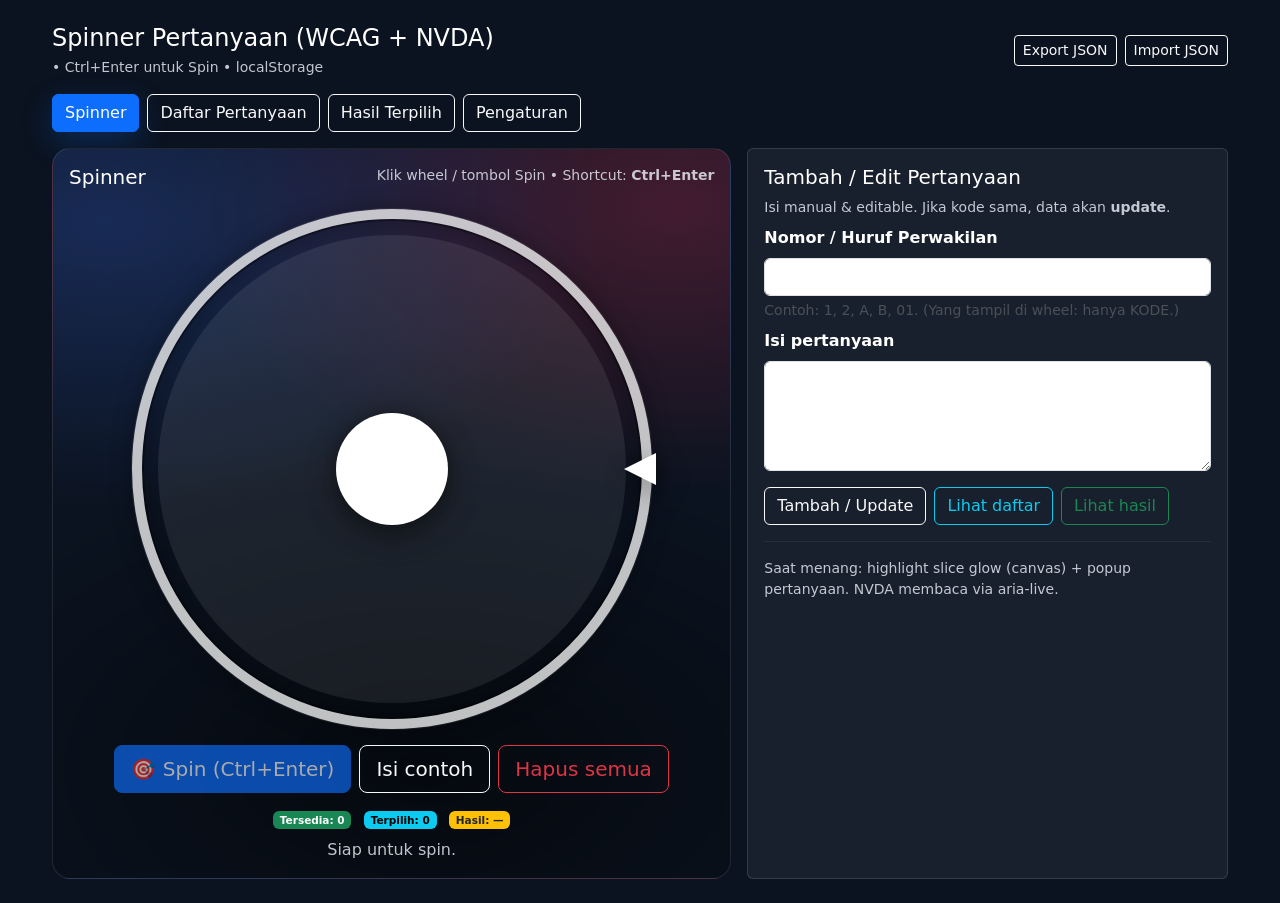
==== commit c0e303a2: "Update index.html v2-decs" ====
--- a/question-player/index.html
+++ b/question-player/index.html
@@ -3,7 +3,7 @@
 <head>
   <meta charset="utf-8" />
   <meta name="viewport" content="width=device-width,initial-scale=1" />
-  <title>Spinner Pertanyaan (WCAG + NVDA) — Style Wheel (Merah/Biru/Hijau/Kuning)</title>
+  <title>Spinner Pertanyaan</title>
 
   <!-- Bootstrap 5 -->
   <link href="https://cdn.jsdelivr.net/npm/bootstrap@5.3.3/dist/css/bootstrap.min.css" rel="stylesheet">
@@ -165,7 +165,7 @@
   <header class="d-flex flex-wrap align-items-center justify-content-between gap-2 mb-3">
     <div>
       <h1 class="h4 mb-1 text-white">Spinner Pertanyaan (WCAG + NVDA)</h1>
-      <div class="muted small">Wheel style seperti contoh (merah/biru/hijau/kuning) • Ctrl+Enter • localStorage</div>
+      <div class="muted small">• Ctrl+Enter untuk Spin • localStorage</div>
     </div>
     <div class="d-flex gap-2">
       <button class="btn btn-outline-light btn-sm" id="btnExport" type="button">Export JSON</button>
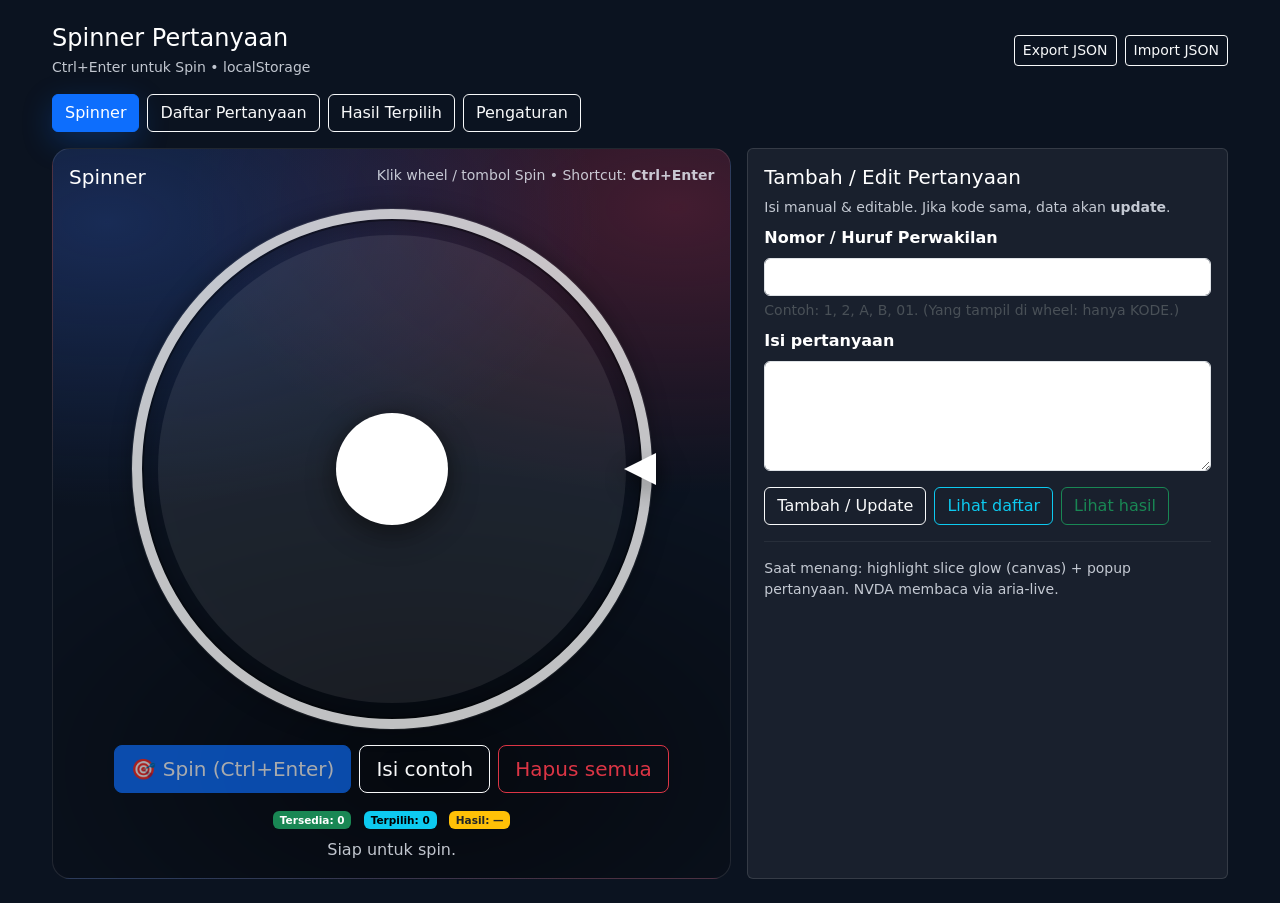
==== commit 01b59d20: "Update index.html v2 decs 2" ====
--- a/question-player/index.html
+++ b/question-player/index.html
@@ -164,8 +164,8 @@
 <div class="container py-4 app-wrap">
   <header class="d-flex flex-wrap align-items-center justify-content-between gap-2 mb-3">
     <div>
-      <h1 class="h4 mb-1 text-white">Spinner Pertanyaan (WCAG + NVDA)</h1>
-      <div class="muted small">• Ctrl+Enter untuk Spin • localStorage</div>
+      <h1 class="h4 mb-1 text-white">Spinner Pertanyaan</h1>
+      <div class="muted small">Ctrl+Enter untuk Spin • localStorage</div>
     </div>
     <div class="d-flex gap-2">
       <button class="btn btn-outline-light btn-sm" id="btnExport" type="button">Export JSON</button>
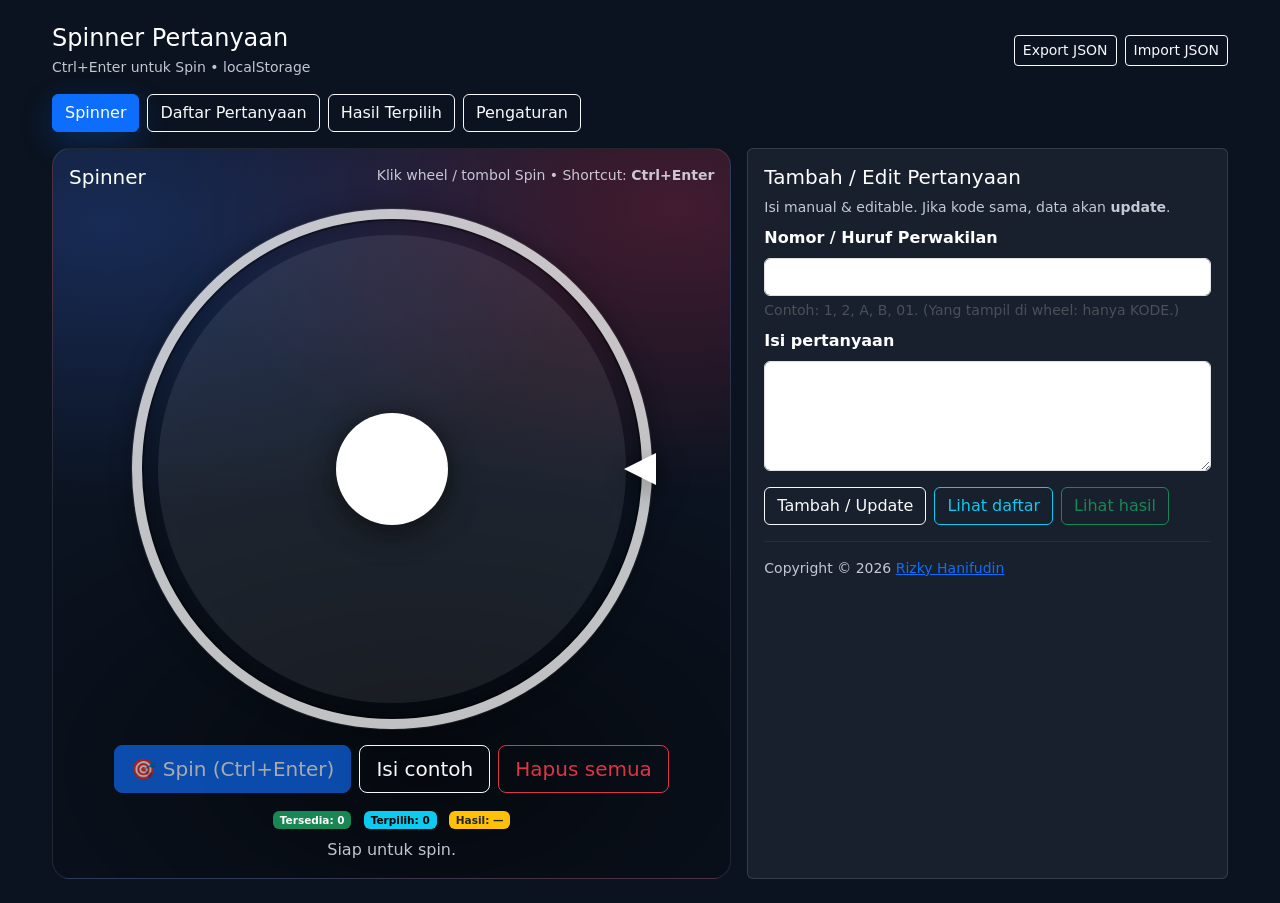
==== commit 819566e1: "Update index.html copy right" ====
--- a/question-player/index.html
+++ b/question-player/index.html
@@ -17,6 +17,7 @@
     .app-wrap { max-width: 1200px; }
     .card { background: rgba(255,255,255,.06); border: 1px solid rgba(255,255,255,.12); }
     .muted { color: rgba(233,238,247,.82); }
+    .form-check-label { color: rgba(233,238,247,.82); }
 
     .skip-link{
       position:absolute; left:-999px; top:0; background:#fff; color:#000;
@@ -250,7 +251,7 @@
 
             <hr class="border-light border-opacity-25 my-3">
             <div class="small muted">
-              Saat menang: highlight slice glow (canvas) + popup pertanyaan. NVDA membaca via aria-live.
+              Copyright © 2026 <a href="https://id.linkedin.com/in/rizky-hanifudin">Rizky Hanifudin</a>
             </div>
           </div>
         </div>
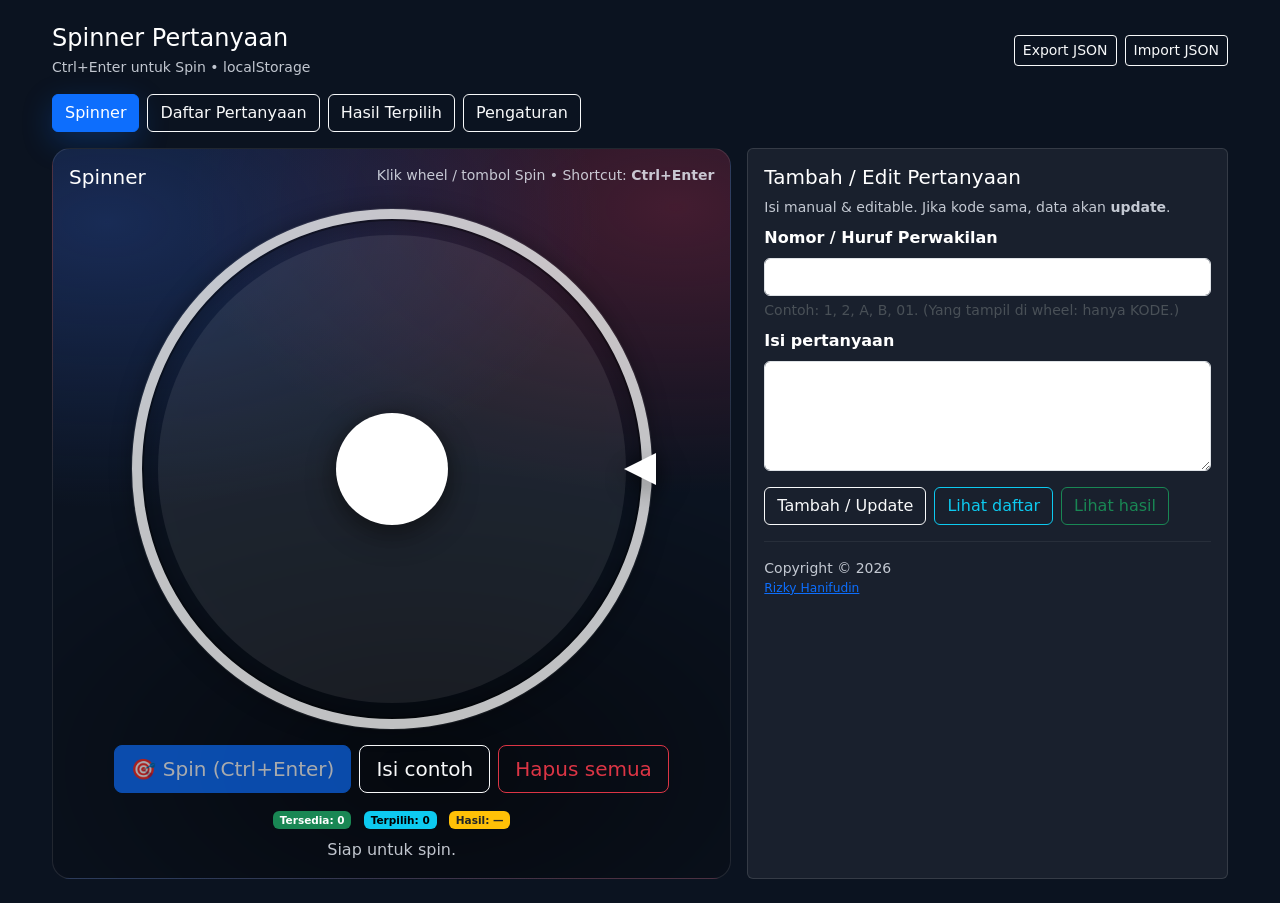
==== commit 5ae171c8: "Update index.html div copyright" ====
--- a/question-player/index.html
+++ b/question-player/index.html
@@ -251,7 +251,7 @@
 
             <hr class="border-light border-opacity-25 my-3">
             <div class="small muted">
-              Copyright © 2026 <a href="https://id.linkedin.com/in/rizky-hanifudin">Rizky Hanifudin</a>
+              Copyright © 2026 <div class="small muted"><a href="https://id.linkedin.com/in/rizky-hanifudin">Rizky Hanifudin</a></div>
             </div>
           </div>
         </div>
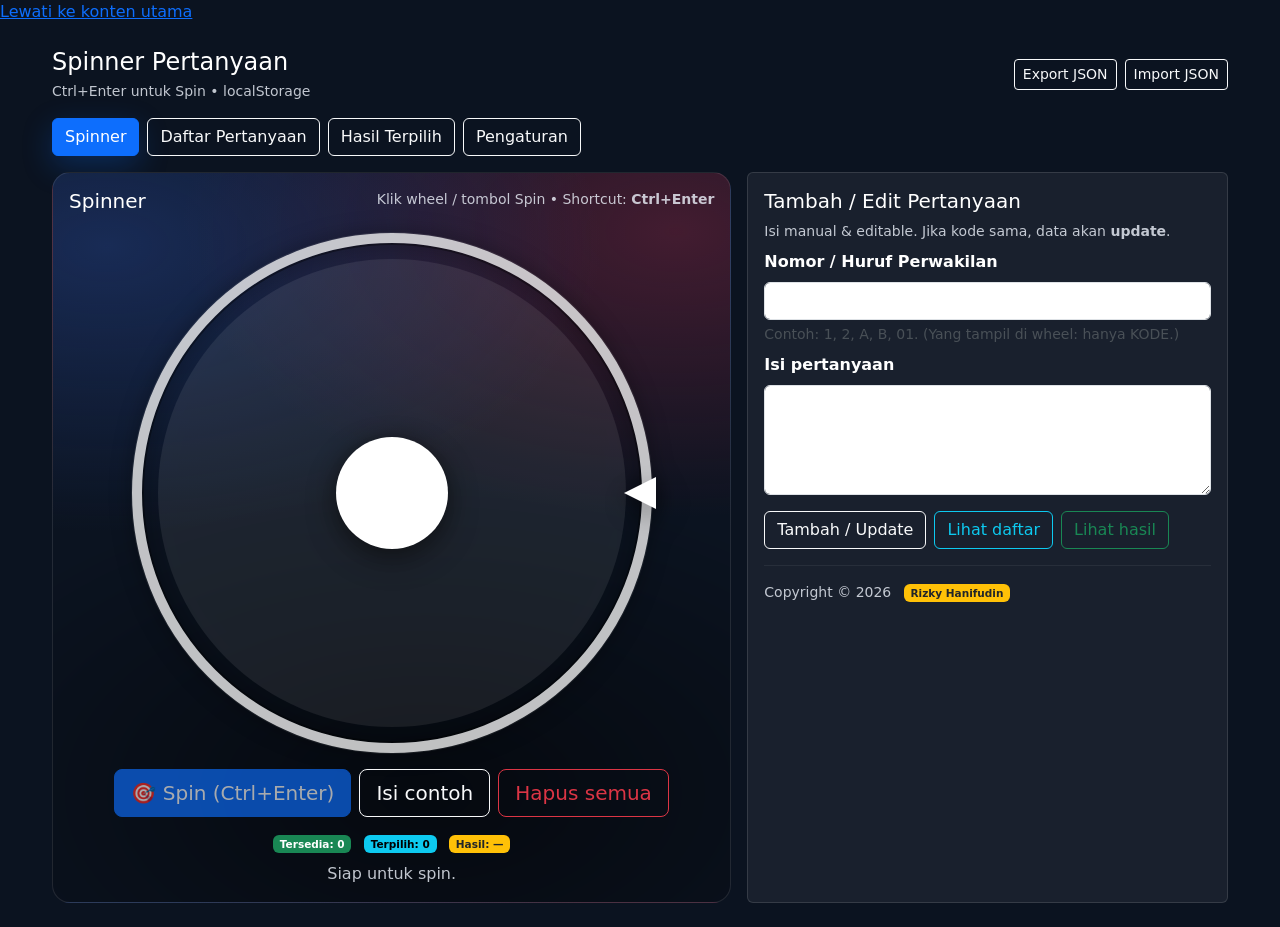
==== commit 06ecbc3b: "Update index.html "badge text-bg-warning" ====
--- a/question-player/index.html
+++ b/question-player/index.html
@@ -17,8 +17,10 @@
     .app-wrap { max-width: 1200px; }
     .card { background: rgba(255,255,255,.06); border: 1px solid rgba(255,255,255,.12); }
     .muted { color: rgba(233,238,247,.82); }
-    .form-check-label { color: rgba(233,238,247,.82); }
-
+    /* .small.muted a { color: yellow; text-decoration: none; } /* Opsional: menghapus garis bawah */ */
+    /* .small.muted a:hover { color: gold; } /* Supaya saat kursor di atasnya warna tidak hilang */ */
+    .form-check-label { color: rgba(233,238,247,.82); } /* putih dipengaturan  */
+RGBA(var(--bs-warning-rgb), var(--bs-bg-opacity, 1)) !important
     .skip-link{
       position:absolute; left:-999px; top:0; background:#fff; color:#000;
       padding:8px 10px; z-index:9999; border-radius:10px;
@@ -251,7 +253,9 @@
 
             <hr class="border-light border-opacity-25 my-3">
             <div class="small muted">
-              Copyright © 2026 <div class="small muted"><a href="https://id.linkedin.com/in/rizky-hanifudin">Rizky Hanifudin</a></div>
+              Copyright © 2026 <span class="badge text-bg-warning text-dark ms-2">
+    <a href="https://id.linkedin.com/in/rizky-hanifudin" class="text-dark text-decoration-none">Rizky Hanifudin</a>
+</span>
             </div>
           </div>
         </div>
